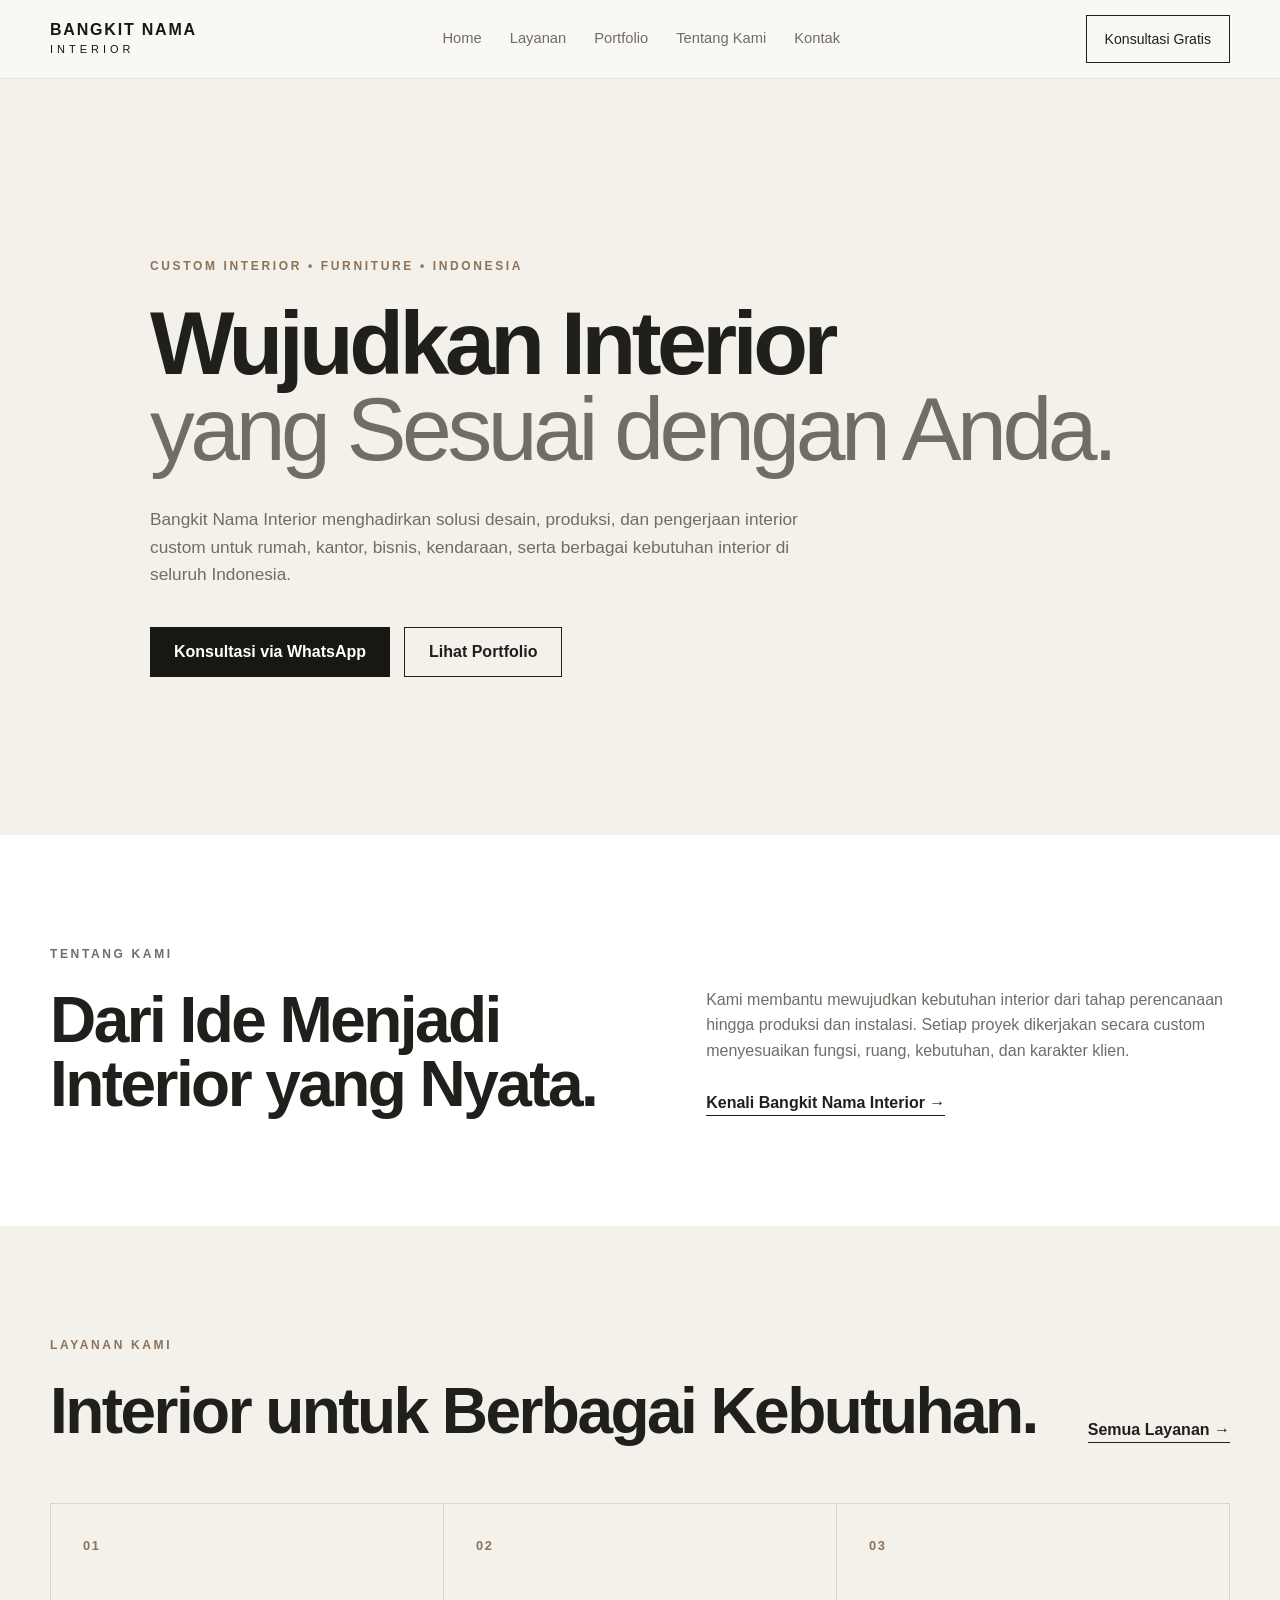
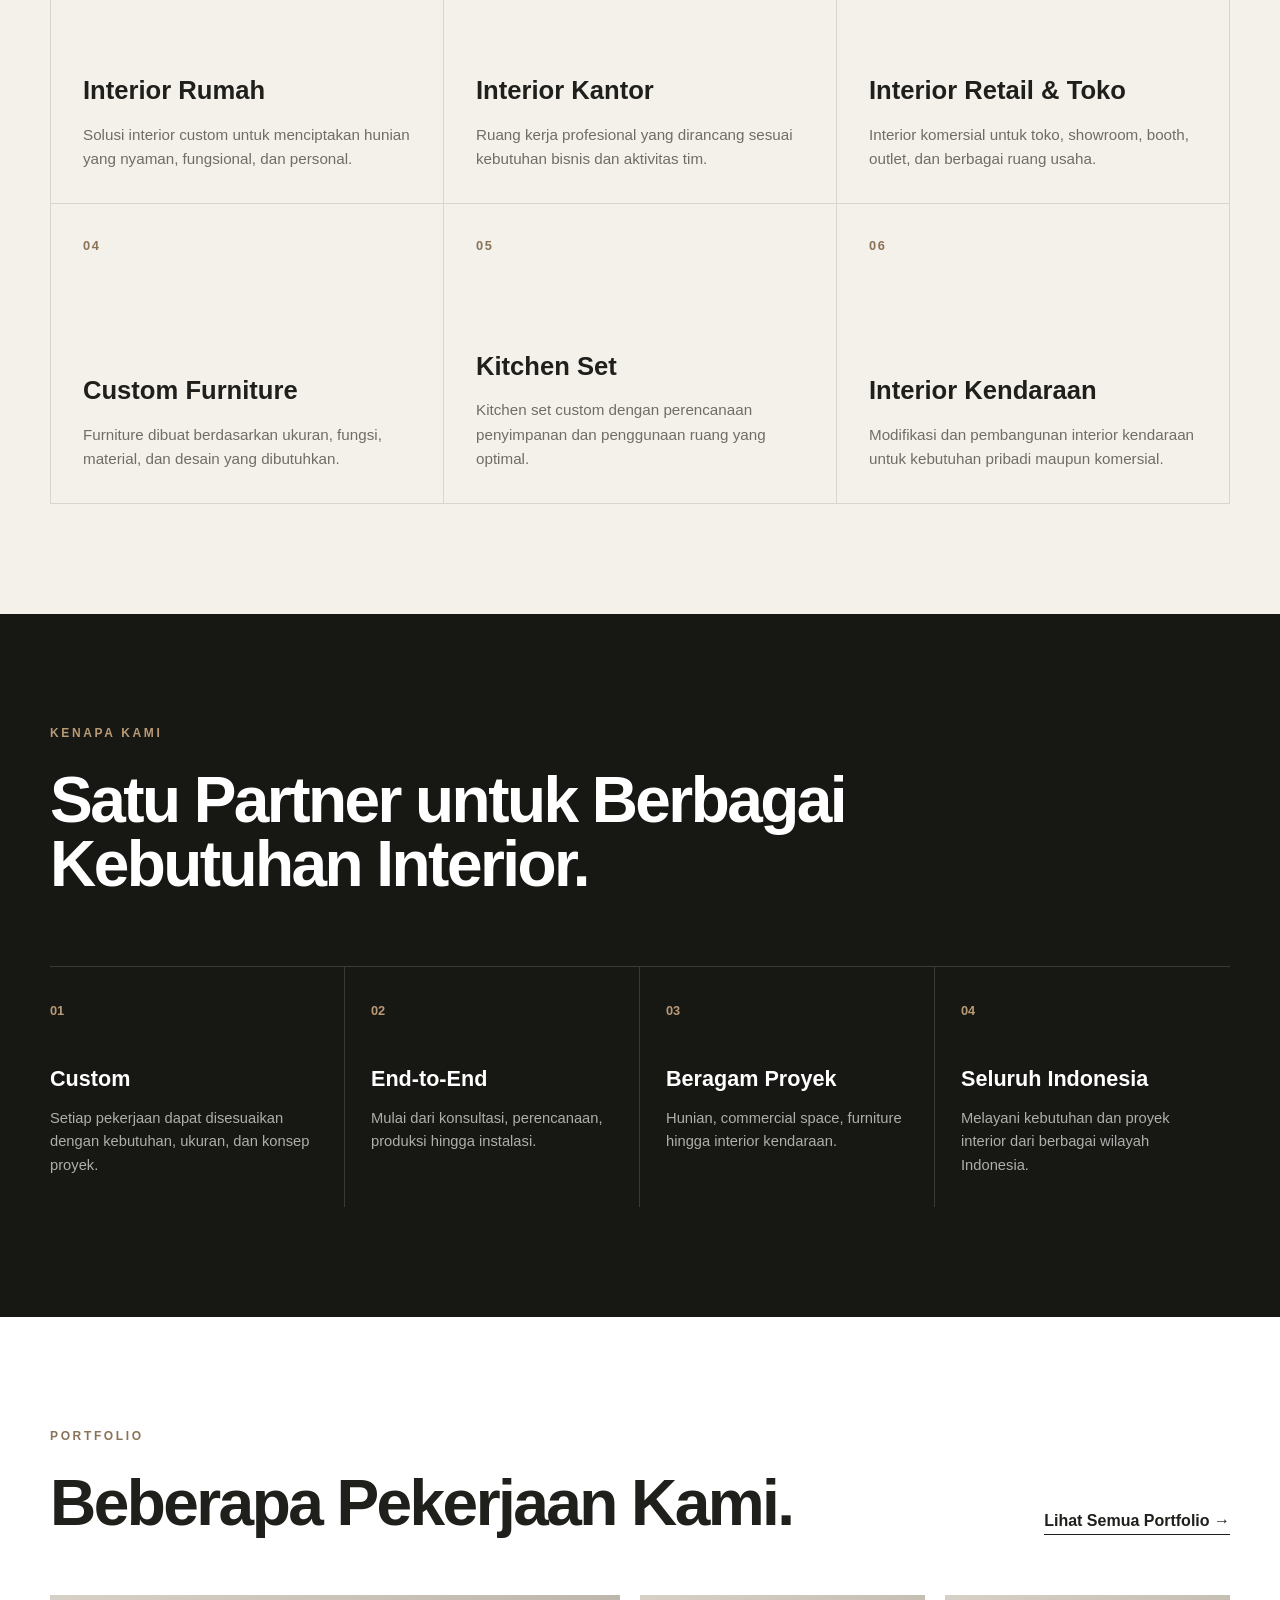
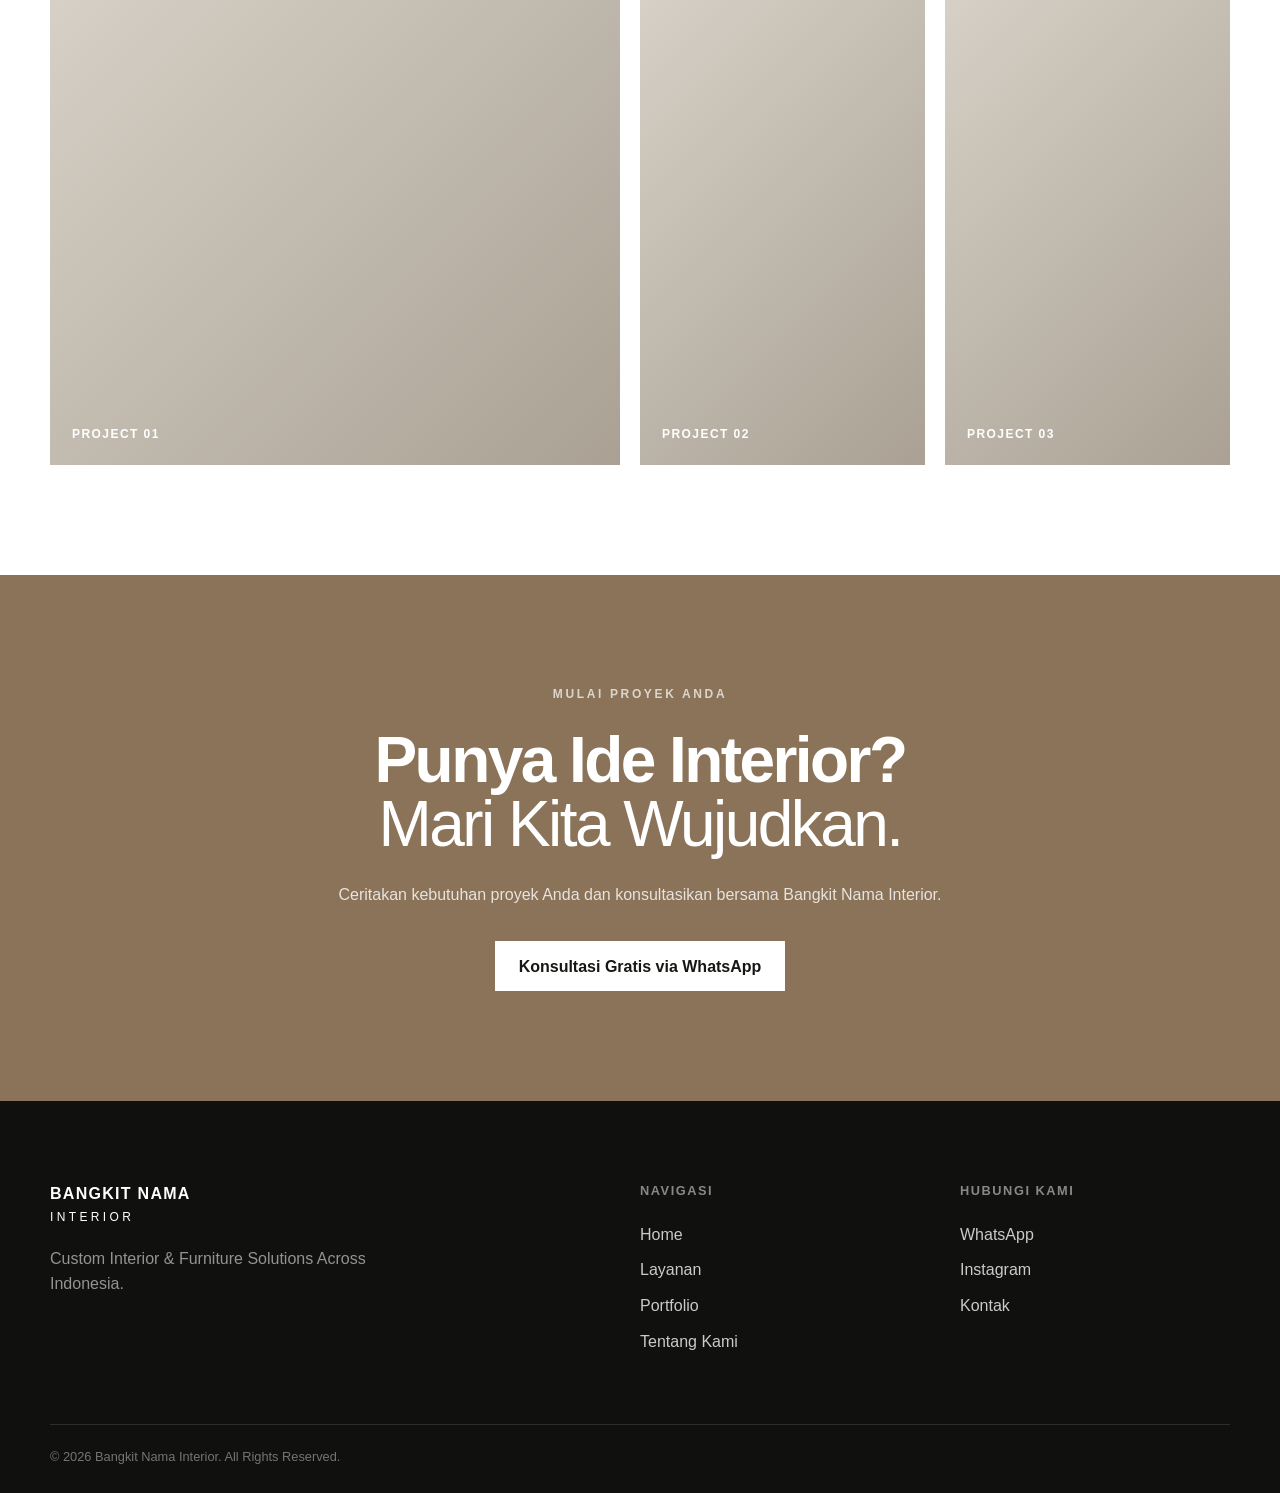
==== index.html @ 4bfb1495 "Initial commit" ====
<!DOCTYPE html>
<html lang="id">
<head>
    <meta charset="UTF-8">
    <meta name="viewport" content="width=device-width, initial-scale=1.0">

    <title>Bangkit Nama Interior | Jasa Interior Custom Seluruh Indonesia</title>

    <meta name="description" content="Bangkit Nama Interior melayani jasa interior custom untuk rumah, kantor, toko, furniture, kitchen set, kendaraan dan kebutuhan interior lainnya di seluruh Indonesia.">

    <meta name="robots" content="index, follow">
    <meta name="author" content="Bangkit Nama Interior">

    <meta property="og:title" content="Bangkit Nama Interior">
    <meta property="og:description" content="Jasa interior custom untuk rumah, bisnis, furniture dan kendaraan di seluruh Indonesia.">
    <meta property="og:type" content="website">

    <link rel="stylesheet" href="assets/css/style.css">
</head>

<body>

<header class="header">
    <div class="container navbar">

        <a href="index.html" class="logo">
            BANGKIT NAMA
            <span>INTERIOR</span>
        </a>

        <nav class="nav-menu">
            <a href="index.html">Home</a>
            <a href="layanan.html">Layanan</a>
            <a href="portfolio.html">Portfolio</a>
            <a href="tentang.html">Tentang Kami</a>
            <a href="kontak.html">Kontak</a>
        </nav>

        <a
            href="https://wa.me/628118909805?text=Halo%20Bangkit%20Nama%20Interior,%20saya%20ingin%20konsultasi%20mengenai%20kebutuhan%20interior."
            class="nav-cta"
            target="_blank"
            rel="noopener"
        >
            Konsultasi Gratis
        </a>

    </div>
</header>


<main>

    <!-- HERO -->
    <section class="hero">

        <div class="container hero-content">

            <p class="eyebrow">
                CUSTOM INTERIOR • FURNITURE • INDONESIA
            </p>

            <h1>
                Wujudkan Interior
                <span>yang Sesuai dengan Anda.</span>
            </h1>

            <p class="hero-description">
                Bangkit Nama Interior menghadirkan solusi desain,
                produksi, dan pengerjaan interior custom untuk rumah,
                kantor, bisnis, kendaraan, serta berbagai kebutuhan
                interior di seluruh Indonesia.
            </p>

            <div class="hero-buttons">

                <a
                    href="https://wa.me/628118909805?text=Halo%20Bangkit%20Nama%20Interior,%20saya%20ingin%20konsultasi%20mengenai%20kebutuhan%20interior."
                    class="btn-primary"
                    target="_blank"
                    rel="noopener"
                >
                    Konsultasi via WhatsApp
                </a>

                <a href="portfolio.html" class="btn-secondary">
                    Lihat Portfolio
                </a>

            </div>

        </div>

    </section>


    <!-- INTRO -->
    <section class="intro">

        <div class="container intro-grid">

            <div>
                <p class="section-label">TENTANG KAMI</p>

                <h2>
                    Dari Ide Menjadi
                    Interior yang Nyata.
                </h2>
            </div>

            <div>
                <p>
                    Kami membantu mewujudkan kebutuhan interior
                    dari tahap perencanaan hingga produksi dan instalasi.
                    Setiap proyek dikerjakan secara custom menyesuaikan
                    fungsi, ruang, kebutuhan, dan karakter klien.
                </p>

                <a href="tentang.html" class="text-link">
                    Kenali Bangkit Nama Interior →
                </a>
            </div>

        </div>

    </section>


    <!-- SERVICES -->
    <section class="services">

        <div class="container">

            <div class="section-heading">

                <div>
                    <p class="section-label">LAYANAN KAMI</p>
                    <h2>Interior untuk Berbagai Kebutuhan.</h2>
                </div>

                <a href="layanan.html" class="text-link">
                    Semua Layanan →
                </a>

            </div>


            <div class="service-grid">

                <a href="layanan/interior-rumah.html" class="service-card">
                    <span>01</span>
                    <h3>Interior Rumah</h3>
                    <p>
                        Solusi interior custom untuk menciptakan
                        hunian yang nyaman, fungsional, dan personal.
                    </p>
                </a>


                <a href="layanan/interior-kantor.html" class="service-card">
                    <span>02</span>
                    <h3>Interior Kantor</h3>
                    <p>
                        Ruang kerja profesional yang dirancang
                        sesuai kebutuhan bisnis dan aktivitas tim.
                    </p>
                </a>


                <a href="layanan/interior-toko.html" class="service-card">
                    <span>03</span>
                    <h3>Interior Retail & Toko</h3>
                    <p>
                        Interior komersial untuk toko, showroom,
                        booth, outlet, dan berbagai ruang usaha.
                    </p>
                </a>


                <a href="layanan/custom-furniture.html" class="service-card">
                    <span>04</span>
                    <h3>Custom Furniture</h3>
                    <p>
                        Furniture dibuat berdasarkan ukuran,
                        fungsi, material, dan desain yang dibutuhkan.
                    </p>
                </a>


                <a href="layanan/kitchen-set.html" class="service-card">
                    <span>05</span>
                    <h3>Kitchen Set</h3>
                    <p>
                        Kitchen set custom dengan perencanaan
                        penyimpanan dan penggunaan ruang yang optimal.
                    </p>
                </a>


                <a href="layanan/interior-kendaraan.html" class="service-card">
                    <span>06</span>
                    <h3>Interior Kendaraan</h3>
                    <p>
                        Modifikasi dan pembangunan interior kendaraan
                        untuk kebutuhan pribadi maupun komersial.
                    </p>
                </a>

            </div>

        </div>

    </section>


    <!-- WHY US -->
    <section class="why-us">

        <div class="container">

            <p class="section-label">KENAPA KAMI</p>

            <h2>
                Satu Partner untuk
                Berbagai Kebutuhan Interior.
            </h2>

            <div class="feature-grid">

                <div class="feature">
                    <strong>01</strong>
                    <h3>Custom</h3>
                    <p>
                        Setiap pekerjaan dapat disesuaikan dengan
                        kebutuhan, ukuran, dan konsep proyek.
                    </p>
                </div>

                <div class="feature">
                    <strong>02</strong>
                    <h3>End-to-End</h3>
                    <p>
                        Mulai dari konsultasi, perencanaan,
                        produksi hingga instalasi.
                    </p>
                </div>

                <div class="feature">
                    <strong>03</strong>
                    <h3>Beragam Proyek</h3>
                    <p>
                        Hunian, commercial space, furniture
                        hingga interior kendaraan.
                    </p>
                </div>

                <div class="feature">
                    <strong>04</strong>
                    <h3>Seluruh Indonesia</h3>
                    <p>
                        Melayani kebutuhan dan proyek interior
                        dari berbagai wilayah Indonesia.
                    </p>
                </div>

            </div>

        </div>

    </section>


    <!-- PORTFOLIO -->
    <section class="portfolio-preview">

        <div class="container">

            <div class="section-heading">

                <div>
                    <p class="section-label">PORTFOLIO</p>
                    <h2>Beberapa Pekerjaan Kami.</h2>
                </div>

                <a href="portfolio.html" class="text-link">
                    Lihat Semua Portfolio →
                </a>

            </div>


            <div class="portfolio-grid">

                <div class="portfolio-placeholder">
                    <span>PROJECT 01</span>
                </div>

                <div class="portfolio-placeholder">
                    <span>PROJECT 02</span>
                </div>

                <div class="portfolio-placeholder">
                    <span>PROJECT 03</span>
                </div>

            </div>

        </div>

    </section>


    <!-- CTA -->
    <section class="cta-section">

        <div class="container">

            <p class="section-label">MULAI PROYEK ANDA</p>

            <h2>
                Punya Ide Interior?
                <span>Mari Kita Wujudkan.</span>
            </h2>

            <p>
                Ceritakan kebutuhan proyek Anda dan konsultasikan
                bersama Bangkit Nama Interior.
            </p>

            <a
                href="https://wa.me/628118909805?text=Halo%20Bangkit%20Nama%20Interior,%20saya%20ingin%20konsultasi%20mengenai%20kebutuhan%20interior."
                class="btn-light"
                target="_blank"
                rel="noopener"
            >
                Konsultasi Gratis via WhatsApp
            </a>

        </div>

    </section>

</main>


<footer>

    <div class="container footer-grid">

        <div>
            <a href="index.html" class="footer-logo">
                BANGKIT NAMA
                <span>INTERIOR</span>
            </a>

            <p>
                Custom Interior & Furniture Solutions
                Across Indonesia.
            </p>
        </div>


        <div>
            <h4>Navigasi</h4>
            <a href="index.html">Home</a>
            <a href="layanan.html">Layanan</a>
            <a href="portfolio.html">Portfolio</a>
            <a href="tentang.html">Tentang Kami</a>
        </div>


        <div>
            <h4>Hubungi Kami</h4>

            <a
                href="https://wa.me/628118909805"
                target="_blank"
                rel="noopener"
            >
                WhatsApp
            </a>

            <a
                href="https://instagram.com/bangkitnata.interior"
                target="_blank"
                rel="noopener"
            >
                Instagram
            </a>

            <a href="kontak.html">Kontak</a>
        </div>

    </div>


    <div class="container footer-bottom">
        <p>
            © 2026 Bangkit Nama Interior. All Rights Reserved.
        </p>
    </div>

</footer>


<script src="assets/js/main.js"></script>

</body>
</html>
---- assets/css/style.css ----
:root {
    --bg: #f4f1eb;
    --surface: #ffffff;
    --text: #1f1f1c;
    --muted: #6f6d66;
    --line: #d9d5cc;
    --dark: #171714;
    --accent: #8a7358;
    --max-width: 1180px;
}

* {
    margin: 0;
    padding: 0;
    box-sizing: border-box;
}

html {
    scroll-behavior: smooth;
}

body {
    font-family: Arial, Helvetica, sans-serif;
    background: var(--bg);
    color: var(--text);
    line-height: 1.6;
}

a {
    color: inherit;
    text-decoration: none;
}

img {
    max-width: 100%;
    display: block;
}

.container {
    width: min(calc(100% - 40px), var(--max-width));
    margin: 0 auto;
}

.header {
    position: sticky;
    top: 0;
    z-index: 1000;
    background: rgba(244, 241, 235, 0.94);
    backdrop-filter: blur(14px);
    border-bottom: 1px solid var(--line);
}

.navbar {
    min-height: 78px;
    display: flex;
    align-items: center;
    justify-content: space-between;
    gap: 24px;
}

.logo,
.footer-logo {
    font-weight: 800;
    letter-spacing: 0.08em;
    line-height: 1.05;
}

.logo span,
.footer-logo span {
    display: block;
    font-size: 0.75rem;
    font-weight: 500;
    letter-spacing: 0.28em;
    margin-top: 4px;
}

.nav-menu {
    display: flex;
    gap: 28px;
    align-items: center;
}

.nav-menu a {
    font-size: 0.92rem;
    color: var(--muted);
    transition: 0.25s ease;
}

.nav-menu a:hover {
    color: var(--text);
}

.nav-cta {
    border: 1px solid var(--text);
    padding: 12px 18px;
    font-size: 0.88rem;
    transition: 0.25s ease;
}

.nav-cta:hover {
    background: var(--text);
    color: white;
}

.hero {
    min-height: 84vh;
    display: flex;
    align-items: center;
    padding: 110px 0 90px;
}

.hero-content {
    max-width: 980px;
}

.eyebrow,
.section-label {
    font-size: 0.75rem;
    font-weight: 700;
    letter-spacing: 0.22em;
    color: var(--accent);
    margin-bottom: 24px;
}

.hero h1 {
    font-size: clamp(3rem, 7vw, 6.8rem);
    line-height: 0.96;
    letter-spacing: -0.05em;
    font-weight: 700;
    max-width: 1000px;
}

.hero h1 span {
    display: block;
    color: var(--muted);
    font-weight: 400;
}

.hero-description {
    max-width: 680px;
    margin-top: 34px;
    font-size: 1.08rem;
    color: var(--muted);
}

.hero-buttons {
    display: flex;
    flex-wrap: wrap;
    gap: 14px;
    margin-top: 38px;
}

.btn-primary,
.btn-secondary,
.btn-light {
    display: inline-flex;
    align-items: center;
    justify-content: center;
    min-height: 50px;
    padding: 0 24px;
    font-weight: 600;
    transition: 0.25s ease;
}

.btn-primary {
    background: var(--dark);
    color: white;
}

.btn-primary:hover {
    transform: translateY(-2px);
}

.btn-secondary {
    border: 1px solid var(--text);
}

.btn-secondary:hover {
    background: white;
}

.intro,
.services,
.why-us,
.portfolio-preview,
.cta-section {
    padding: 110px 0;
}

.intro {
    background: var(--surface);
}

.intro-grid {
    display: grid;
    grid-template-columns: 1.1fr 1fr;
    gap: 80px;
}

.intro h2,
.section-heading h2,
.why-us h2,
.cta-section h2 {
    font-size: clamp(2.4rem, 5vw, 4.8rem);
    line-height: 1;
    letter-spacing: -0.04em;
    font-weight: 600;
}

.intro-grid > div:last-child {
    max-width: 560px;
    align-self: end;
}

.intro-grid p {
    color: var(--muted);
}

.text-link {
    display: inline-block;
    margin-top: 26px;
    font-weight: 600;
    border-bottom: 1px solid currentColor;
}

.section-heading {
    display: flex;
    justify-content: space-between;
    align-items: end;
    gap: 30px;
    margin-bottom: 60px;
}

.service-grid {
    display: grid;
    grid-template-columns: repeat(3, 1fr);
    border-top: 1px solid var(--line);
    border-left: 1px solid var(--line);
}

.service-card {
    min-height: 300px;
    padding: 32px;
    border-right: 1px solid var(--line);
    border-bottom: 1px solid var(--line);
    display: flex;
    flex-direction: column;
    transition: 0.25s ease;
}

.service-card:hover {
    background: var(--surface);
    transform: translateY(-3px);
}

.service-card span {
    color: var(--accent);
    font-size: 0.8rem;
    font-weight: 700;
    letter-spacing: 0.12em;
}

.service-card h3 {
    font-size: 1.6rem;
    margin-top: auto;
    margin-bottom: 12px;
}

.service-card p {
    color: var(--muted);
    font-size: 0.95rem;
}

.why-us {
    background: var(--dark);
    color: white;
}

.why-us .section-label {
    color: #b99a76;
}

.why-us h2 {
    max-width: 800px;
}

.feature-grid {
    display: grid;
    grid-template-columns: repeat(4, 1fr);
    gap: 0;
    margin-top: 70px;
    border-top: 1px solid rgba(255,255,255,0.15);
}

.feature {
    padding: 30px 26px 30px 0;
    border-right: 1px solid rgba(255,255,255,0.15);
}

.feature:not(:first-child) {
    padding-left: 26px;
}

.feature:last-child {
    border-right: 0;
}

.feature strong {
    font-size: 0.8rem;
    color: #b99a76;
}

.feature h3 {
    margin-top: 40px;
    font-size: 1.35rem;
}

.feature p {
    margin-top: 10px;
    color: rgba(255,255,255,0.65);
    font-size: 0.92rem;
}

.portfolio-preview {
    background: var(--surface);
}

.portfolio-grid {
    display: grid;
    grid-template-columns: 2fr 1fr 1fr;
    gap: 18px;
}

.portfolio-placeholder {
    min-height: 470px;
    background:
        linear-gradient(
            135deg,
            #d6d0c6 0%,
            #aaa194 100%
        );
    position: relative;
    overflow: hidden;
}

.portfolio-placeholder:nth-child(2),
.portfolio-placeholder:nth-child(3) {
    min-height: 470px;
}

.portfolio-placeholder span {
    position: absolute;
    left: 22px;
    bottom: 20px;
    color: white;
    font-weight: 700;
    letter-spacing: 0.12em;
    font-size: 0.75rem;
}

.cta-section {
    background: #8a7358;
    color: white;
    text-align: center;
}

.cta-section .section-label {
    color: rgba(255,255,255,0.7);
}

.cta-section h2 {
    max-width: 900px;
    margin: 0 auto;
}

.cta-section h2 span {
    display: block;
    font-weight: 300;
}

.cta-section > .container > p:not(.section-label) {
    max-width: 620px;
    margin: 26px auto 0;
    color: rgba(255,255,255,0.8);
}

.btn-light {
    background: white;
    color: var(--dark);
    margin-top: 34px;
}

.btn-light:hover {
    transform: translateY(-2px);
}

footer {
    background: #10100e;
    color: white;
    padding: 80px 0 25px;
}

.footer-grid {
    display: grid;
    grid-template-columns: 2fr 1fr 1fr;
    gap: 50px;
}

.footer-grid > div:first-child p {
    color: rgba(255,255,255,0.55);
    max-width: 340px;
    margin-top: 22px;
}

.footer-grid h4 {
    font-size: 0.8rem;
    letter-spacing: 0.12em;
    text-transform: uppercase;
    margin-bottom: 20px;
    color: rgba(255,255,255,0.5);
}

.footer-grid > div:not(:first-child) a {
    display: block;
    margin-bottom: 10px;
    color: rgba(255,255,255,0.78);
}

.footer-grid > div:not(:first-child) a:hover {
    color: white;
}

.footer-bottom {
    border-top: 1px solid rgba(255,255,255,0.12);
    margin-top: 60px;
    padding-top: 22px;
    font-size: 0.8rem;
    color: rgba(255,255,255,0.42);
}

@media (max-width: 900px) {
    .nav-menu {
        display: none;
    }

    .nav-cta {
        padding: 10px 14px;
    }

    .hero {
        min-height: auto;
        padding: 90px 0 80px;
    }

    .intro-grid,
    .footer-grid {
        grid-template-columns: 1fr;
        gap: 40px;
    }

    .service-grid {
        grid-template-columns: repeat(2, 1fr);
    }

    .feature-grid {
        grid-template-columns: repeat(2, 1fr);
    }

    .feature:nth-child(2) {
        border-right: 0;
    }

    .portfolio-grid {
        grid-template-columns: 1fr 1fr;
    }

    .portfolio-placeholder:first-child {
        grid-column: 1 / -1;
    }
}

@media (max-width: 600px) {
    .container {
        width: min(calc(100% - 28px), var(--max-width));
    }

    .logo {
        font-size: 0.85rem;
    }

    .nav-cta {
        font-size: 0.74rem;
    }

    .hero h1 {
        font-size: 3.2rem;
    }

    .hero-description {
        font-size: 1rem;
    }

    .hero-buttons {
        flex-direction: column;
    }

    .btn-primary,
    .btn-secondary {
        width: 100%;
    }

    .intro,
    .services,
    .why-us,
    .portfolio-preview,
    .cta-section {
        padding: 80px 0;
    }

    .section-heading {
        display: block;
    }

    .section-heading .text-link {
        margin-top: 20px;
    }

    .service-grid {
        grid-template-columns: 1fr;
    }

    .feature-grid {
        grid-template-columns: 1fr;
    }

    .feature {
        border-right: 0;
        border-bottom: 1px solid rgba(255,255,255,0.15);
        padding-left: 0 !important;
    }

    .portfolio-grid {
        grid-template-columns: 1fr;
    }

    .portfolio-placeholder:first-child {
        grid-column: auto;
    }

    .portfolio-placeholder,
    .portfolio-placeholder:nth-child(2),
    .portfolio-placeholder:nth-child(3) {
        min-height: 360px;
    }


}

/* =========================================================
   PORTFOLIO PAGE
   Bangkit Nama Interior
   ========================================================= */

.portfolio-hero {
    padding: 140px 0 90px;
    background: #f5f3ef;
}

.portfolio-hero .section-label {
    display: inline-block;
    margin-bottom: 20px;
    font-size: 12px;
    font-weight: 700;
    letter-spacing: 3px;
    text-transform: uppercase;
}

.portfolio-hero h1 {
    max-width: 900px;
    margin: 0 0 25px;
    font-size: clamp(42px, 6vw, 78px);
    line-height: 1.05;
    font-weight: 600;
    letter-spacing: -2px;
}

.portfolio-hero p {
    max-width: 700px;
    margin: 0;
    font-size: 18px;
    line-height: 1.8;
    opacity: 0.75;
}


/* PROJECT SECTION */

.portfolio-project {
    padding: 110px 0;
}

.portfolio-project-alt {
    background: #f5f3ef;
}

.portfolio-project-heading {
    display: grid;
    grid-template-columns: 1.2fr 1fr;
    gap: 80px;
    align-items: end;
    margin-bottom: 50px;
}

.portfolio-project-heading > div {
    position: relative;
}

.portfolio-number {
    display: block;
    margin-bottom: 25px;
    font-size: 14px;
    opacity: 0.45;
}

.portfolio-project-heading .section-label {
    display: block;
    margin-bottom: 14px;
    font-size: 11px;
    font-weight: 700;
    letter-spacing: 2.5px;
}

.portfolio-project-heading h2 {
    margin: 0;
    font-size: clamp(34px, 4vw, 56px);
    line-height: 1.1;
    font-weight: 600;
    letter-spacing: -1px;
}

.portfolio-project-heading > p {
    max-width: 520px;
    margin: 0;
    font-size: 16px;
    line-height: 1.8;
    opacity: 0.72;
}


/* IMAGE GRID */

.portfolio-grid {
    display: grid;
    gap: 20px;
}

.portfolio-grid-two {
    grid-template-columns: repeat(2, minmax(0, 1fr));
}

.portfolio-grid-three {
    grid-template-columns: repeat(3, minmax(0, 1fr));
}

.portfolio-item {
    position: relative;
    margin: 0;
    overflow: hidden;
    background: #ececec;
}

.portfolio-item img {
    display: block;
    width: 100%;
    height: 100%;
    min-height: 480px;
    object-fit: cover;
    transition: transform 0.6s ease;
}

.portfolio-grid-two .portfolio-item img {
    aspect-ratio: 4 / 3;
}

.portfolio-grid-three .portfolio-item img {
    aspect-ratio: 3 / 4;
}

.portfolio-item:hover img {
    transform: scale(1.035);
}


/* CTA */

.portfolio-cta {
    padding: 40px 0 110px;
}

.portfolio-cta-box {
    padding: 80px;
    background: #171717;
    color: #ffffff;
}

.portfolio-cta-box .section-label {
    display: inline-block;
    margin-bottom: 22px;
    font-size: 11px;
    font-weight: 700;
    letter-spacing: 2.5px;
    opacity: 0.7;
}

.portfolio-cta-box h2 {
    max-width: 800px;
    margin: 0 0 25px;
    font-size: clamp(36px, 5vw, 60px);
    line-height: 1.1;
    font-weight: 500;
    letter-spacing: -1.5px;
}

.portfolio-cta-box > p {
    max-width: 700px;
    margin: 0 0 35px;
    font-size: 16px;
    line-height: 1.8;
    opacity: 0.72;
}

.portfolio-cta-actions {
    display: flex;
    flex-wrap: wrap;
    gap: 14px;
}

.portfolio-cta .btn-outline {
    border-color: rgba(255, 255, 255, 0.5);
    color: #ffffff;
}

.portfolio-cta .btn-outline:hover {
    border-color: #ffffff;
}


/* RESPONSIVE PORTFOLIO */

@media (max-width: 900px) {

    .portfolio-hero {
        padding: 110px 0 70px;
    }

    .portfolio-project {
        padding: 80px 0;
    }

    .portfolio-project-heading {
        grid-template-columns: 1fr;
        gap: 25px;
        margin-bottom: 35px;
    }

    .portfolio-grid-three {
        grid-template-columns: repeat(2, minmax(0, 1fr));
    }

    .portfolio-grid-three .portfolio-item:last-child {
        grid-column: 1 / -1;
    }

    .portfolio-cta-box {
        padding: 60px 40px;
    }
}


@media (max-width: 600px) {

    .portfolio-hero {
        padding: 90px 0 55px;
    }

    .portfolio-hero h1 {
        font-size: 42px;
        letter-spacing: -1px;
    }

    .portfolio-hero p {
        font-size: 16px;
    }

    .portfolio-project {
        padding: 65px 0;
    }

    .portfolio-grid-two,
    .portfolio-grid-three {
        grid-template-columns: 1fr;
        gap: 12px;
    }

    .portfolio-grid-three .portfolio-item:last-child {
        grid-column: auto;
    }

    .portfolio-item img {
        min-height: 0;
        aspect-ratio: 4 / 5;
    }

    .portfolio-grid-two .portfolio-item img,
    .portfolio-grid-three .portfolio-item img {
        aspect-ratio: 4 / 5;
    }

    .portfolio-cta {
        padding: 20px 0 70px;
    }

    .portfolio-cta-box {
        padding: 45px 25px;
    }

    .portfolio-cta-box h2 {
        font-size: 36px;
    }

    .portfolio-cta-actions {
        flex-direction: column;
    }

    .portfolio-cta-actions .btn {
        width: 100%;
        text-align: center;
    }
}

/* =========================================================
   HEADER / NAVIGATION REFINEMENT
   ========================================================= */

.header {
    position: sticky;
    top: 0;
    z-index: 1000;
    background: rgba(250, 248, 244, 0.94);
    backdrop-filter: blur(14px);
    -webkit-backdrop-filter: blur(14px);
    border-bottom: 1px solid rgba(0, 0, 0, 0.08);
}

.nav-container {
    min-height: 82px;
    display: flex;
    align-items: center;
    justify-content: space-between;
    gap: 40px;
}

.logo {
    display: inline-flex;
    flex-direction: column;
    text-decoration: none;
    color: #171717;
    font-size: 16px;
    font-weight: 800;
    line-height: 1.05;
    letter-spacing: 1.8px;
}

.logo span {
    margin-top: 5px;
    font-size: 11px;
    font-weight: 500;
    letter-spacing: 4px;
}

.nav {
    display: flex;
    align-items: center;
    gap: 32px;
}

.nav a {
    position: relative;
    padding: 30px 0 28px;
    color: #171717;
    text-decoration: none;
    font-size: 14px;
    font-weight: 500;
    transition: opacity 0.25s ease;
}

.nav a:hover {
    opacity: 0.55;
}

.nav a::after {
    content: "";
    position: absolute;
    left: 0;
    bottom: 20px;
    width: 0;
    height: 1px;
    background: #171717;
    transition: width 0.3s ease;
}

.nav a:hover::after,
.nav a.active::after {
    width: 100%;
}

.nav a.active {
    font-weight: 700;
}


/* OFFSET FOR STICKY HEADER */

.portfolio-hero {
    padding-top: 120px;
}


/* TABLET */

@media (max-width: 900px) {

    .nav-container {
        min-height: 74px;
        gap: 20px;
    }

    .nav {
        gap: 20px;
    }

    .nav a {
        font-size: 13px;
    }
}


/* MOBILE */

@media (max-width: 700px) {

    .nav-container {
        align-items: flex-start;
        flex-direction: column;
        padding-top: 18px;
        padding-bottom: 14px;
        gap: 14px;
    }

    .nav {
        width: 100%;
        gap: 18px;
        overflow-x: auto;
        padding-bottom: 4px;
        scrollbar-width: none;
    }

    .nav::-webkit-scrollbar {
        display: none;
    }

    .nav a {
        flex: 0 0 auto;
        padding: 8px 0 10px;
        white-space: nowrap;
    }

    .nav a::after {
        bottom: 2px;
    }

    .portfolio-hero {
        padding-top: 75px;
    }
}

/* =========================================================
   CONTACT PAGE
   ========================================================= */

.contact-hero {
    padding: 120px 0 85px;
    background: #f5f3ef;
}

.contact-hero .section-label {
    display: inline-block;
    margin-bottom: 20px;
    font-size: 12px;
    font-weight: 700;
    letter-spacing: 3px;
}

.contact-hero h1 {
    max-width: 900px;
    margin: 0 0 25px;
    font-size: clamp(44px, 6vw, 76px);
    line-height: 1.05;
    font-weight: 600;
    letter-spacing: -2px;
}

.contact-hero p {
    max-width: 760px;
    margin: 0;
    font-size: 18px;
    line-height: 1.8;
    opacity: 0.75;
}


/* CONTACT MAIN */

.contact-section {
    padding: 105px 0;
}

.contact-grid {
    display: grid;
    grid-template-columns: 1.2fr 0.8fr;
    gap: 90px;
    align-items: start;
}

.contact-info .section-label {
    display: inline-block;
    margin-bottom: 18px;
    font-size: 11px;
    font-weight: 700;
    letter-spacing: 2.5px;
}

.contact-info h2 {
    margin: 0 0 25px;
    font-size: clamp(36px, 4vw, 56px);
    line-height: 1.1;
    font-weight: 600;
    letter-spacing: -1px;
}

.contact-info > p {
    max-width: 650px;
    margin: 0 0 45px;
    font-size: 16px;
    line-height: 1.85;
    opacity: 0.72;
}

.contact-list {
    border-top: 1px solid rgba(0, 0, 0, 0.12);
}

.contact-item {
    display: grid;
    grid-template-columns: 160px 1fr;
    gap: 25px;
    padding: 24px 0;
    border-bottom: 1px solid rgba(0, 0, 0, 0.12);
}

.contact-label {
    font-size: 11px;
    font-weight: 700;
    letter-spacing: 2px;
    opacity: 0.55;
}

.contact-item a,
.contact-item p {
    margin: 0;
    color: #171717;
    text-decoration: none;
    font-size: 18px;
    line-height: 1.5;
}

.contact-item a:hover {
    text-decoration: underline;
}


/* CONTACT CARD */

.contact-card {
    position: sticky;
    top: 120px;
    padding: 45px;
    background: #171717;
    color: #ffffff;
}

.contact-card-number {
    display: block;
    margin-bottom: 80px;
    font-size: 13px;
    opacity: 0.45;
}

.contact-card h3 {
    margin: 0 0 18px;
    font-size: 32px;
    line-height: 1.15;
    font-weight: 500;
}

.contact-card p {
    margin: 0 0 30px;
    font-size: 15px;
    line-height: 1.8;
    opacity: 0.7;
}


/* PROCESS */

.contact-process {
    padding: 100px 0;
    background: #f5f3ef;
}

.contact-process-heading {
    margin-bottom: 55px;
}

.contact-process-heading .section-label {
    display: inline-block;
    margin-bottom: 18px;
    font-size: 11px;
    font-weight: 700;
    letter-spacing: 2.5px;
}

.contact-process-heading h2 {
    max-width: 850px;
    margin: 0;
    font-size: clamp(36px, 4vw, 56px);
    line-height: 1.1;
    font-weight: 600;
    letter-spacing: -1px;
}

.contact-process-grid {
    display: grid;
    grid-template-columns: repeat(4, minmax(0, 1fr));
    border-top: 1px solid rgba(0, 0, 0, 0.13);
}

.contact-process-item {
    padding: 30px 25px 20px 0;
}

.contact-process-item + .contact-process-item {
    padding-left: 25px;
    border-left: 1px solid rgba(0, 0, 0, 0.13);
}

.contact-process-item > span {
    display: block;
    margin-bottom: 55px;
    font-size: 13px;
    opacity: 0.45;
}

.contact-process-item h3 {
    margin: 0 0 15px;
    font-size: 22px;
}

.contact-process-item p {
    margin: 0;
    font-size: 14px;
    line-height: 1.75;
    opacity: 0.7;
}


/* FINAL CTA */

.contact-final {
    padding: 100px 0;
}

.contact-final-box {
    padding: 80px;
    background: #171717;
    color: #ffffff;
}

.contact-final-box .section-label {
    display: inline-block;
    margin-bottom: 22px;
    font-size: 11px;
    font-weight: 700;
    letter-spacing: 2.5px;
    opacity: 0.65;
}

.contact-final-box h2 {
    max-width: 850px;
    margin: 0 0 22px;
    font-size: clamp(38px, 5vw, 60px);
    line-height: 1.1;
    font-weight: 500;
    letter-spacing: -1.5px;
}

.contact-final-box > p {
    margin: 0 0 32px;
    font-size: 16px;
    opacity: 0.72;
}

.contact-final-actions {
    display: flex;
    flex-wrap: wrap;
    gap: 14px;
}

.contact-final .btn-outline {
    border-color: rgba(255, 255, 255, 0.5);
    color: #ffffff;
}


/* RESPONSIVE CONTACT */

@media (max-width: 900px) {

    .contact-grid {
        grid-template-columns: 1fr;
        gap: 55px;
    }

    .contact-card {
        position: static;
    }

    .contact-process-grid {
        grid-template-columns: repeat(2, minmax(0, 1fr));
    }

    .contact-process-item:nth-child(3) {
        border-left: none;
    }

    .contact-final-box {
        padding: 60px 40px;
    }
}


@media (max-width: 600px) {

    .contact-hero {
        padding: 75px 0 55px;
    }

    .contact-hero h1 {
        font-size: 42px;
        letter-spacing: -1px;
    }

    .contact-hero p {
        font-size: 16px;
    }

    .contact-section {
        padding: 70px 0;
    }

    .contact-item {
        grid-template-columns: 1fr;
        gap: 8px;
    }

    .contact-card {
        padding: 35px 25px;
    }

    .contact-card-number {
        margin-bottom: 50px;
    }

    .contact-process {
        padding: 70px 0;
    }

    .contact-process-grid {
        grid-template-columns: 1fr;
    }

    .contact-process-item,
    .contact-process-item + .contact-process-item {
        padding: 28px 0;
        border-left: none;
        border-bottom: 1px solid rgba(0, 0, 0, 0.13);
    }

    .contact-process-item > span {
        margin-bottom: 30px;
    }

    .contact-final {
        padding: 70px 0;
    }

    .contact-final-box {
        padding: 45px 25px;
    }

    .contact-final-actions {
        flex-direction: column;
    }

    .contact-final-actions .btn {
        width: 100%;
        text-align: center;
    }
}

/* =========================================================
   SERVICE DETAIL PAGES
   ========================================================= */

.service-detail-hero {
    padding: 115px 0 85px;
    background: #f5f3ef;
}

.service-breadcrumb {
    display: flex;
    gap: 10px;
    margin-bottom: 35px;
    font-size: 13px;
    opacity: 0.55;
}

.service-breadcrumb a {
    color: inherit;
    text-decoration: none;
}

.service-detail-hero .section-label {
    display: inline-block;
    margin-bottom: 20px;
    font-size: 12px;
    font-weight: 700;
    letter-spacing: 3px;
}

.service-detail-hero h1 {
    max-width: 950px;
    margin: 0 0 25px;
    font-size: clamp(44px, 6vw, 76px);
    line-height: 1.05;
    font-weight: 600;
    letter-spacing: -2px;
}

.service-detail-hero p {
    max-width: 780px;
    margin: 0;
    font-size: 18px;
    line-height: 1.8;
    opacity: 0.75;
}

.service-hero-actions {
    display: flex;
    flex-wrap: wrap;
    gap: 14px;
    margin-top: 34px;
}


/* INTRO */

.service-intro {
    padding: 100px 0;
}

.service-intro-grid {
    display: grid;
    grid-template-columns: 1fr 1fr;
    gap: 90px;
    align-items: start;
}

.service-number {
    display: block;
    margin-bottom: 25px;
    font-size: 13px;
    opacity: 0.45;
}

.service-intro .section-label,
.service-section-heading .section-label,
.service-approach .section-label,
.service-final .section-label {
    display: inline-block;
    margin-bottom: 18px;
    font-size: 11px;
    font-weight: 700;
    letter-spacing: 2.5px;
}

.service-intro h2,
.service-section-heading h2,
.service-approach h2 {
    margin: 0;
    font-size: clamp(36px, 4vw, 56px);
    line-height: 1.1;
    font-weight: 600;
    letter-spacing: -1px;
}

.service-intro-copy p {
    margin: 0 0 20px;
    font-size: 16px;
    line-height: 1.85;
    opacity: 0.72;
}


/* SCOPE */

.service-scope {
    padding: 100px 0;
    background: #f5f3ef;
}

.service-section-heading {
    margin-bottom: 55px;
}

.service-scope-grid {
    display: grid;
    grid-template-columns: repeat(3, minmax(0, 1fr));
    border-top: 1px solid rgba(0, 0, 0, 0.12);
}

.service-scope-item {
    padding: 30px 30px 35px 0;
    border-bottom: 1px solid rgba(0, 0, 0, 0.12);
}

.service-scope-item:nth-child(3n + 2),
.service-scope-item:nth-child(3n + 3) {
    padding-left: 30px;
    border-left: 1px solid rgba(0, 0, 0, 0.12);
}

.service-scope-item > span {
    display: block;
    margin-bottom: 55px;
    font-size: 13px;
    opacity: 0.45;
}

.service-scope-item h3 {
    margin: 0 0 14px;
    font-size: 24px;
}

.service-scope-item p {
    margin: 0;
    font-size: 14px;
    line-height: 1.75;
    opacity: 0.7;
}


/* APPROACH */

.service-approach {
    padding: 105px 0;
}

.service-approach-grid {
    display: grid;
    grid-template-columns: 0.95fr 1.05fr;
    gap: 90px;
}

.service-feature-list {
    border-top: 1px solid rgba(0, 0, 0, 0.12);
}

.service-feature {
    display: grid;
    grid-template-columns: 55px 1fr;
    gap: 20px;
    padding: 25px 0;
    border-bottom: 1px solid rgba(0, 0, 0, 0.12);
}

.service-feature > span {
    font-size: 13px;
    opacity: 0.45;
}

.service-feature h3 {
    margin: 0 0 8px;
    font-size: 21px;
}

.service-feature p {
    max-width: 560px;
    margin: 0;
    font-size: 14px;
    line-height: 1.75;
    opacity: 0.7;
}


/* PROCESS */

.service-process {
    padding: 100px 0;
    background: #f5f3ef;
}

.service-process-grid {
    display: grid;
    grid-template-columns: repeat(5, minmax(0, 1fr));
    border-top: 1px solid rgba(0, 0, 0, 0.12);
}

.service-process-item {
    padding: 30px 24px 25px 0;
}

.service-process-item + .service-process-item {
    padding-left: 24px;
    border-left: 1px solid rgba(0, 0, 0, 0.12);
}

.service-process-item > span {
    display: block;
    margin-bottom: 50px;
    font-size: 13px;
    opacity: 0.45;
}

.service-process-item h3 {
    margin: 0 0 12px;
    font-size: 20px;
}

.service-process-item p {
    margin: 0;
    font-size: 13px;
    line-height: 1.7;
    opacity: 0.68;
}


/* FAQ */

.service-faq {
    padding: 100px 0;
}

.service-faq-list {
    max-width: 950px;
    border-top: 1px solid rgba(0, 0, 0, 0.12);
}

.service-faq details {
    border-bottom: 1px solid rgba(0, 0, 0, 0.12);
}

.service-faq summary {
    position: relative;
    padding: 26px 45px 26px 0;
    cursor: pointer;
    list-style: none;
    font-size: 20px;
    font-weight: 600;
}

.service-faq summary::-webkit-details-marker {
    display: none;
}

.service-faq summary::after {
    content: "+";
    position: absolute;
    right: 0;
    top: 50%;
    transform: translateY(-50%);
    font-size: 24px;
    font-weight: 400;
}

.service-faq details[open] summary::after {
    content: "−";
}

.service-faq details p {
    max-width: 780px;
    margin: -5px 0 25px;
    font-size: 15px;
    line-height: 1.8;
    opacity: 0.7;
}


/* RELATED SERVICES */

.service-related {
    padding: 100px 0;
    background: #f5f3ef;
}

.service-related-grid {
    display: grid;
    grid-template-columns: repeat(3, minmax(0, 1fr));
    gap: 20px;
}

.service-related-card {
    min-height: 280px;
    padding: 30px;
    display: flex;
    flex-direction: column;
    justify-content: flex-end;
    background: #ffffff;
    color: #171717;
    text-decoration: none;
    transition: transform 0.3s ease;
}

.service-related-card:hover {
    transform: translateY(-4px);
}

.service-related-card > span {
    margin-bottom: auto;
    font-size: 13px;
    opacity: 0.45;
}

.service-related-card h3 {
    margin: 0 0 12px;
    font-size: 27px;
}

.service-related-card p {
    margin: 0;
    font-size: 14px;
    line-height: 1.7;
    opacity: 0.68;
}


/* FINAL CTA */

.service-final {
    padding: 100px 0;
}

.service-final-box {
    padding: 80px;
    background: #171717;
    color: #ffffff;
}

.service-final-box h2 {
    max-width: 850px;
    margin: 0 0 22px;
    font-size: clamp(38px, 5vw, 60px);
    line-height: 1.1;
    font-weight: 500;
    letter-spacing: -1.5px;
}

.service-final-box > p {
    max-width: 700px;
    margin: 0 0 32px;
    font-size: 16px;
    line-height: 1.8;
    opacity: 0.72;
}

.service-final-actions {
    display: flex;
    flex-wrap: wrap;
    gap: 14px;
}

.service-final .btn-outline {
    border-color: rgba(255, 255, 255, 0.5);
    color: #ffffff;
}


/* RESPONSIVE SERVICE DETAIL */

@media (max-width: 1000px) {

    .service-intro-grid,
    .service-approach-grid {
        grid-template-columns: 1fr;
        gap: 45px;
    }

    .service-scope-grid {
        grid-template-columns: repeat(2, minmax(0, 1fr));
    }

    .service-scope-item:nth-child(3n + 2),
    .service-scope-item:nth-child(3n + 3) {
        padding-left: 0;
        border-left: none;
    }

    .service-scope-item:nth-child(even) {
        padding-left: 30px;
        border-left: 1px solid rgba(0, 0, 0, 0.12);
    }

    .service-process-grid {
        grid-template-columns: repeat(2, minmax(0, 1fr));
    }

    .service-process-item {
        border-bottom: 1px solid rgba(0, 0, 0, 0.12);
    }

    .service-process-item:nth-child(odd) {
        border-left: none;
    }

    .service-related-grid {
        grid-template-columns: 1fr 1fr;
    }
}


@media (max-width: 600px) {

    .service-detail-hero {
        padding: 75px 0 55px;
    }

    .service-detail-hero h1 {
        font-size: 42px;
        letter-spacing: -1px;
    }

    .service-detail-hero p {
        font-size: 16px;
    }

    .service-intro,
    .service-scope,
    .service-approach,
    .service-process,
    .service-faq,
    .service-related,
    .service-final {
        padding: 70px 0;
    }

    .service-scope-grid,
    .service-process-grid,
    .service-related-grid {
        grid-template-columns: 1fr;
    }

    .service-scope-item,
    .service-scope-item:nth-child(even),
    .service-scope-item:nth-child(3n + 2),
    .service-scope-item:nth-child(3n + 3) {
        padding: 28px 0;
        border-left: none;
    }

    .service-scope-item > span,
    .service-process-item > span {
        margin-bottom: 28px;
    }

    .service-process-item,
    .service-process-item + .service-process-item {
        padding: 28px 0;
        border-left: none;
    }

    .service-related-card {
        min-height: 230px;
    }

    .service-final-box {
        padding: 45px 25px;
    }

    .service-hero-actions,
    .service-final-actions {
        flex-direction: column;
    }

    .service-hero-actions .btn,
    .service-final-actions .btn {
        width: 100%;
        text-align: center;
    }
}
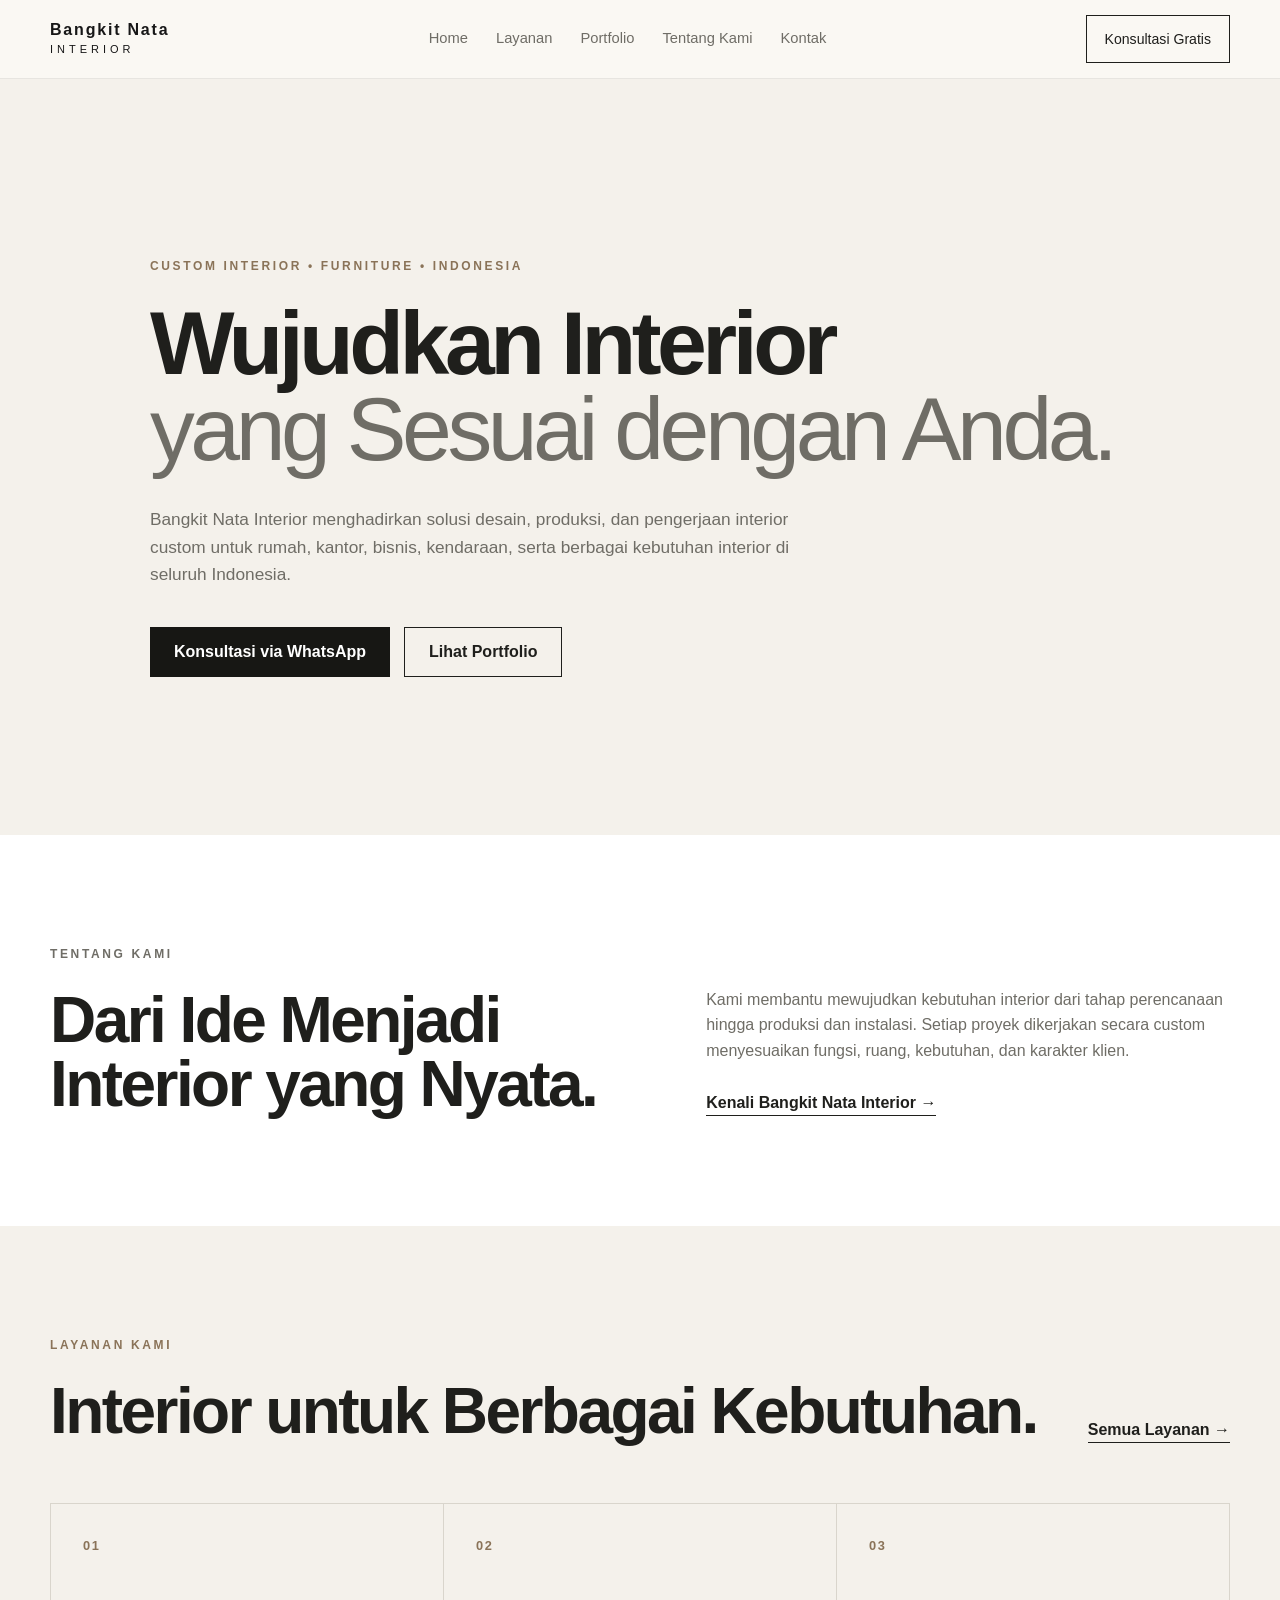
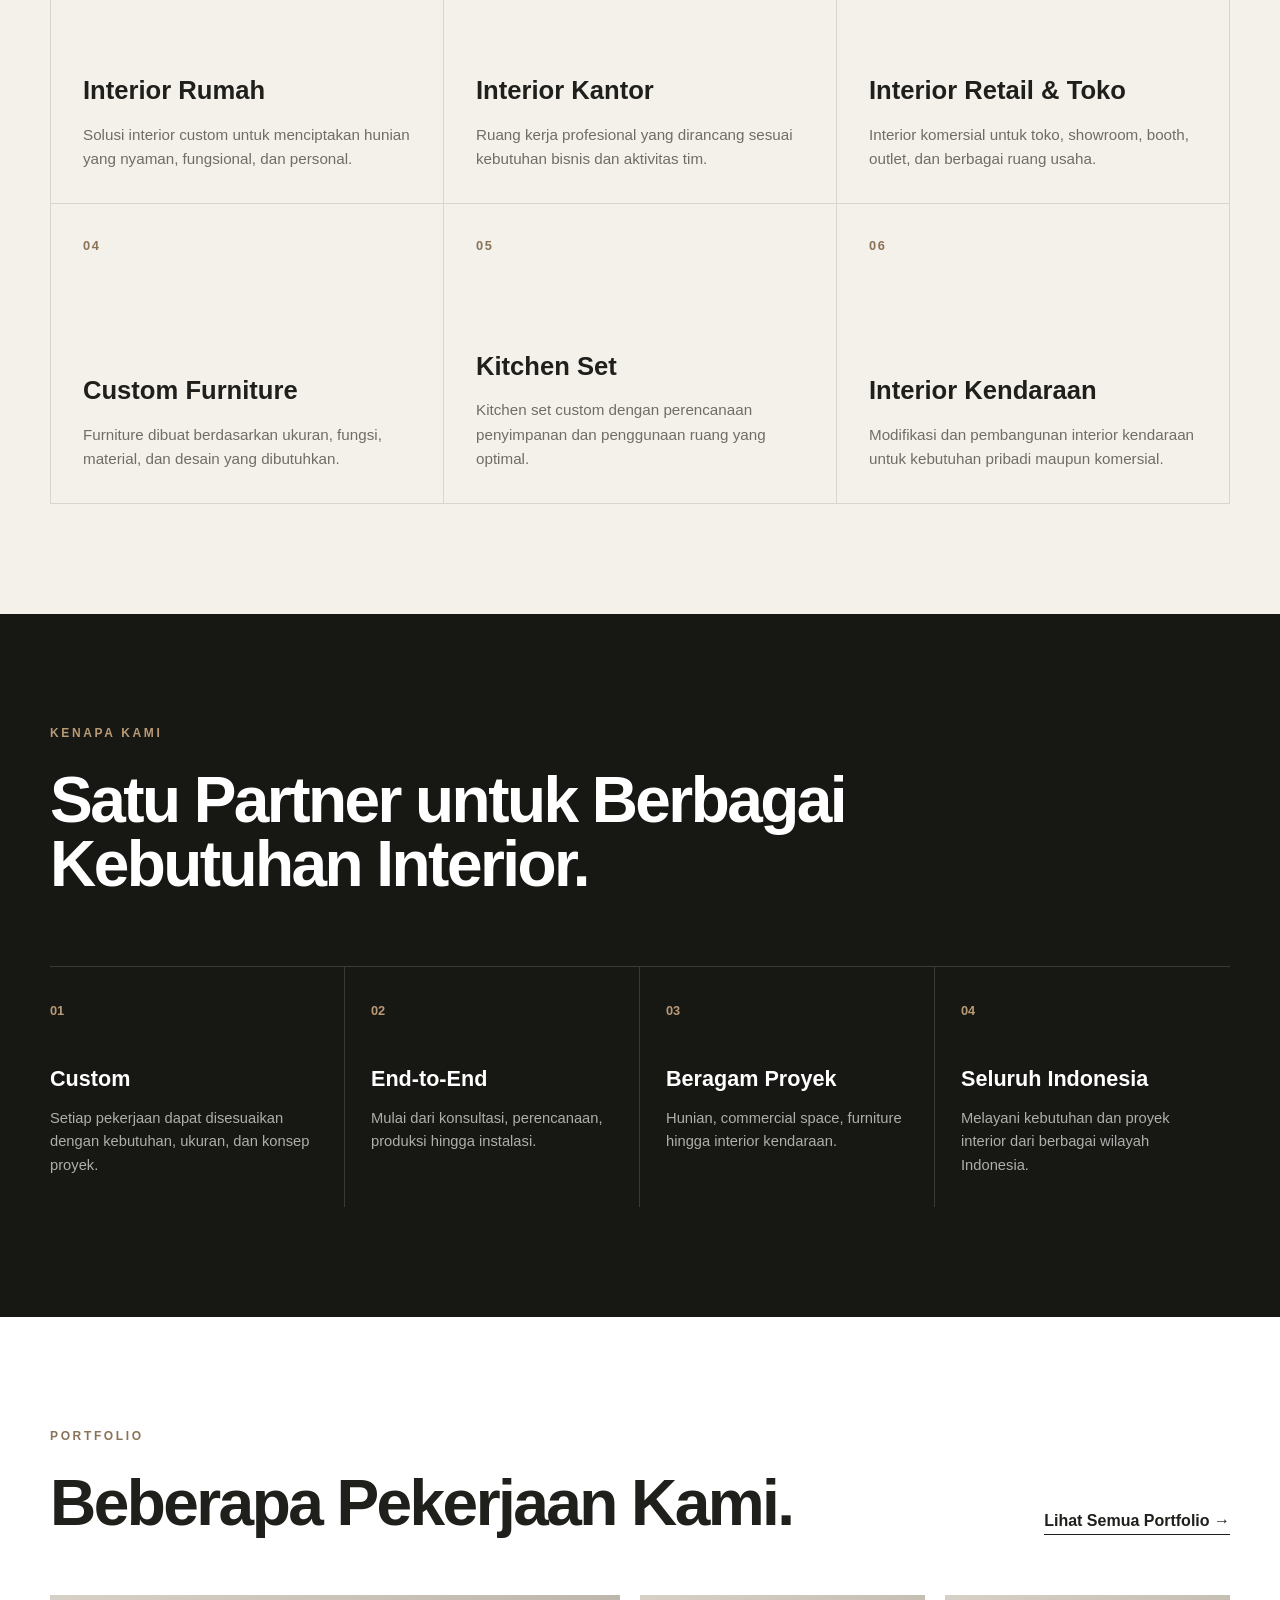
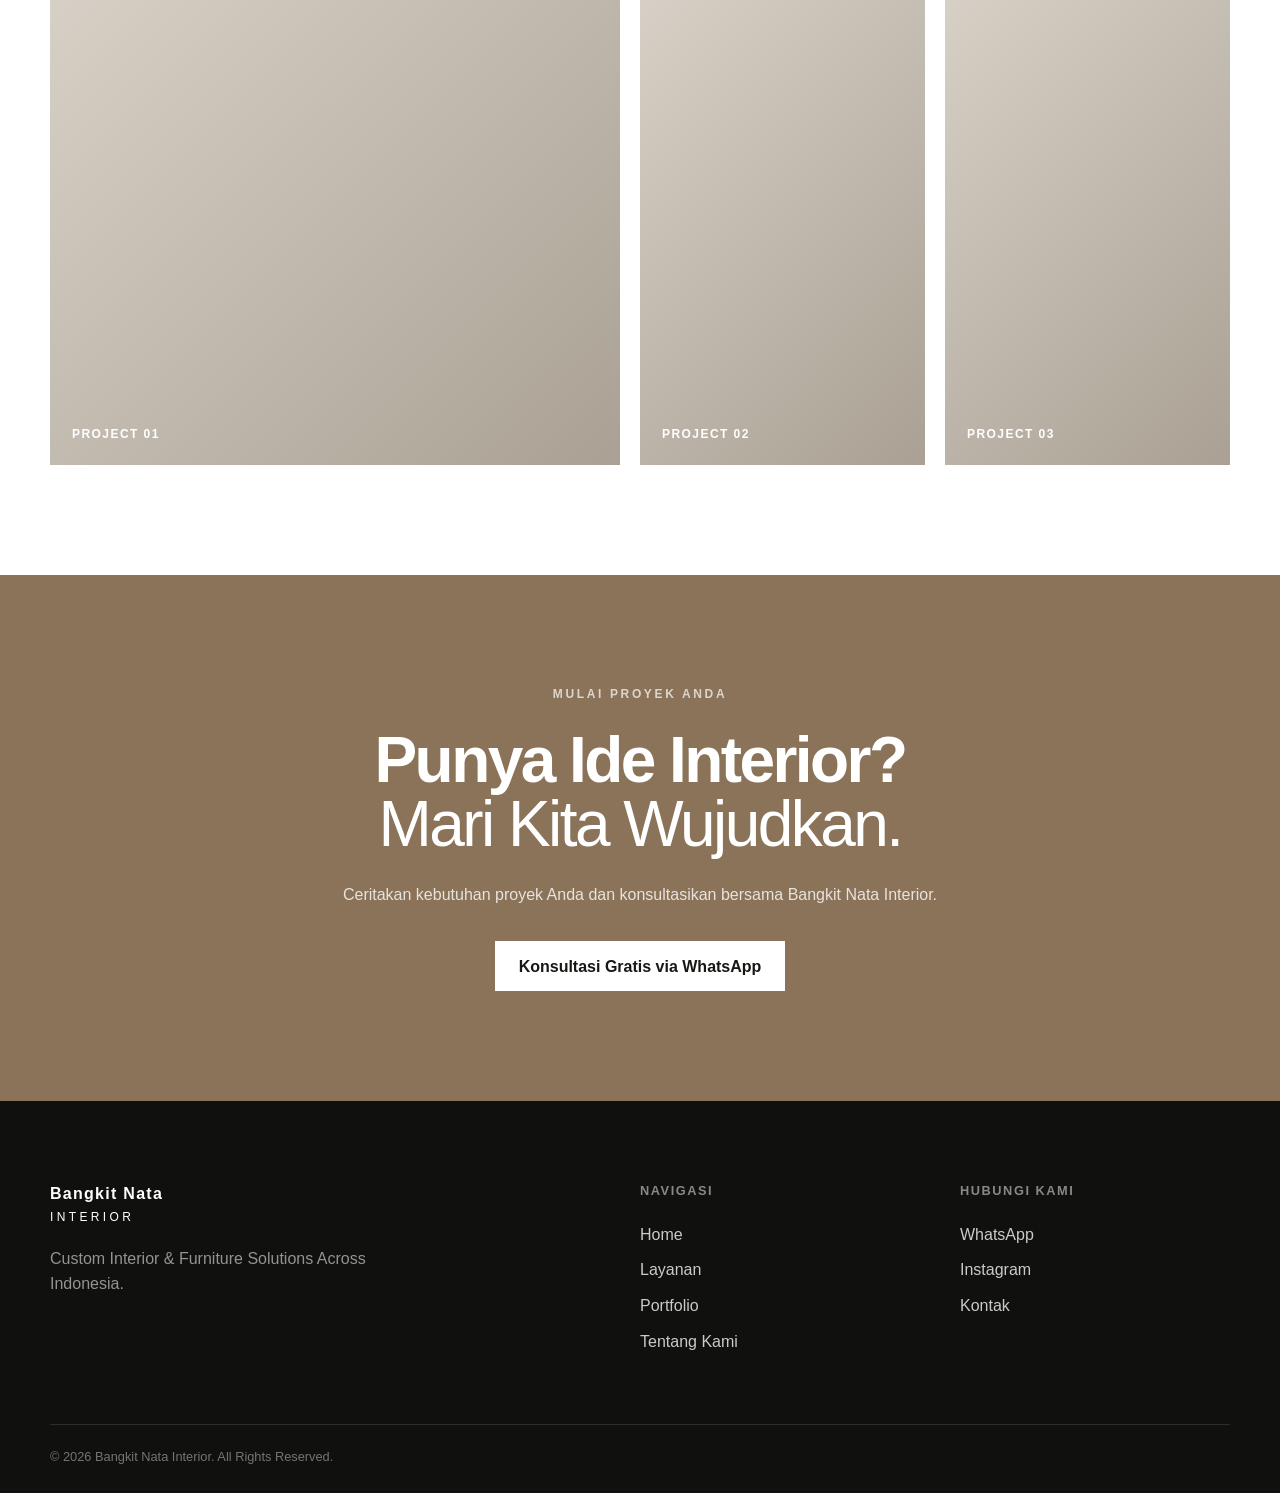
==== commit 6f735ff4: "Rename brand to Bangkit Nata Interior" ====
--- a/index.html
+++ b/index.html
@@ -4,14 +4,14 @@
     <meta charset="UTF-8">
     <meta name="viewport" content="width=device-width, initial-scale=1.0">
 
-    <title>Bangkit Nama Interior | Jasa Interior Custom Seluruh Indonesia</title>
-
-    <meta name="description" content="Bangkit Nama Interior melayani jasa interior custom untuk rumah, kantor, toko, furniture, kitchen set, kendaraan dan kebutuhan interior lainnya di seluruh Indonesia.">
+    <title>Bangkit Nata Interior | Jasa Interior Custom Seluruh Indonesia</title>
+
+    <meta name="description" content="Bangkit Nata Interior melayani jasa interior custom untuk rumah, kantor, toko, furniture, kitchen set, kendaraan dan kebutuhan interior lainnya di seluruh Indonesia.">
 
     <meta name="robots" content="index, follow">
-    <meta name="author" content="Bangkit Nama Interior">
-
-    <meta property="og:title" content="Bangkit Nama Interior">
+    <meta name="author" content="Bangkit Nata Interior">
+
+    <meta property="og:title" content="Bangkit Nata Interior">
     <meta property="og:description" content="Jasa interior custom untuk rumah, bisnis, furniture dan kendaraan di seluruh Indonesia.">
     <meta property="og:type" content="website">
 
@@ -24,7 +24,7 @@
     <div class="container navbar">
 
         <a href="index.html" class="logo">
-            BANGKIT NAMA
+            Bangkit Nata
             <span>INTERIOR</span>
         </a>
 
@@ -66,7 +66,7 @@
             </h1>
 
             <p class="hero-description">
-                Bangkit Nama Interior menghadirkan solusi desain,
+                Bangkit Nata Interior menghadirkan solusi desain,
                 produksi, dan pengerjaan interior custom untuk rumah,
                 kantor, bisnis, kendaraan, serta berbagai kebutuhan
                 interior di seluruh Indonesia.
@@ -117,7 +117,7 @@
                 </p>
 
                 <a href="tentang.html" class="text-link">
-                    Kenali Bangkit Nama Interior →
+                    Kenali Bangkit Nata Interior →
                 </a>
             </div>
 
@@ -324,7 +324,7 @@
 
             <p>
                 Ceritakan kebutuhan proyek Anda dan konsultasikan
-                bersama Bangkit Nama Interior.
+                bersama Bangkit Nata Interior.
             </p>
 
             <a
@@ -349,7 +349,7 @@
 
         <div>
             <a href="index.html" class="footer-logo">
-                BANGKIT NAMA
+                Bangkit Nata
                 <span>INTERIOR</span>
             </a>
 
@@ -396,7 +396,7 @@
 
     <div class="container footer-bottom">
         <p>
-            © 2026 Bangkit Nama Interior. All Rights Reserved.
+            © 2026 Bangkit Nata Interior. All Rights Reserved.
         </p>
     </div>
 
--- a/assets/css/style.css
+++ b/assets/css/style.css
@@ -558,7 +558,7 @@
 
 /* =========================================================
    PORTFOLIO PAGE
-   Bangkit Nama Interior
+   Bangkit Nata Interior
    ========================================================= */
 
 .portfolio-hero {
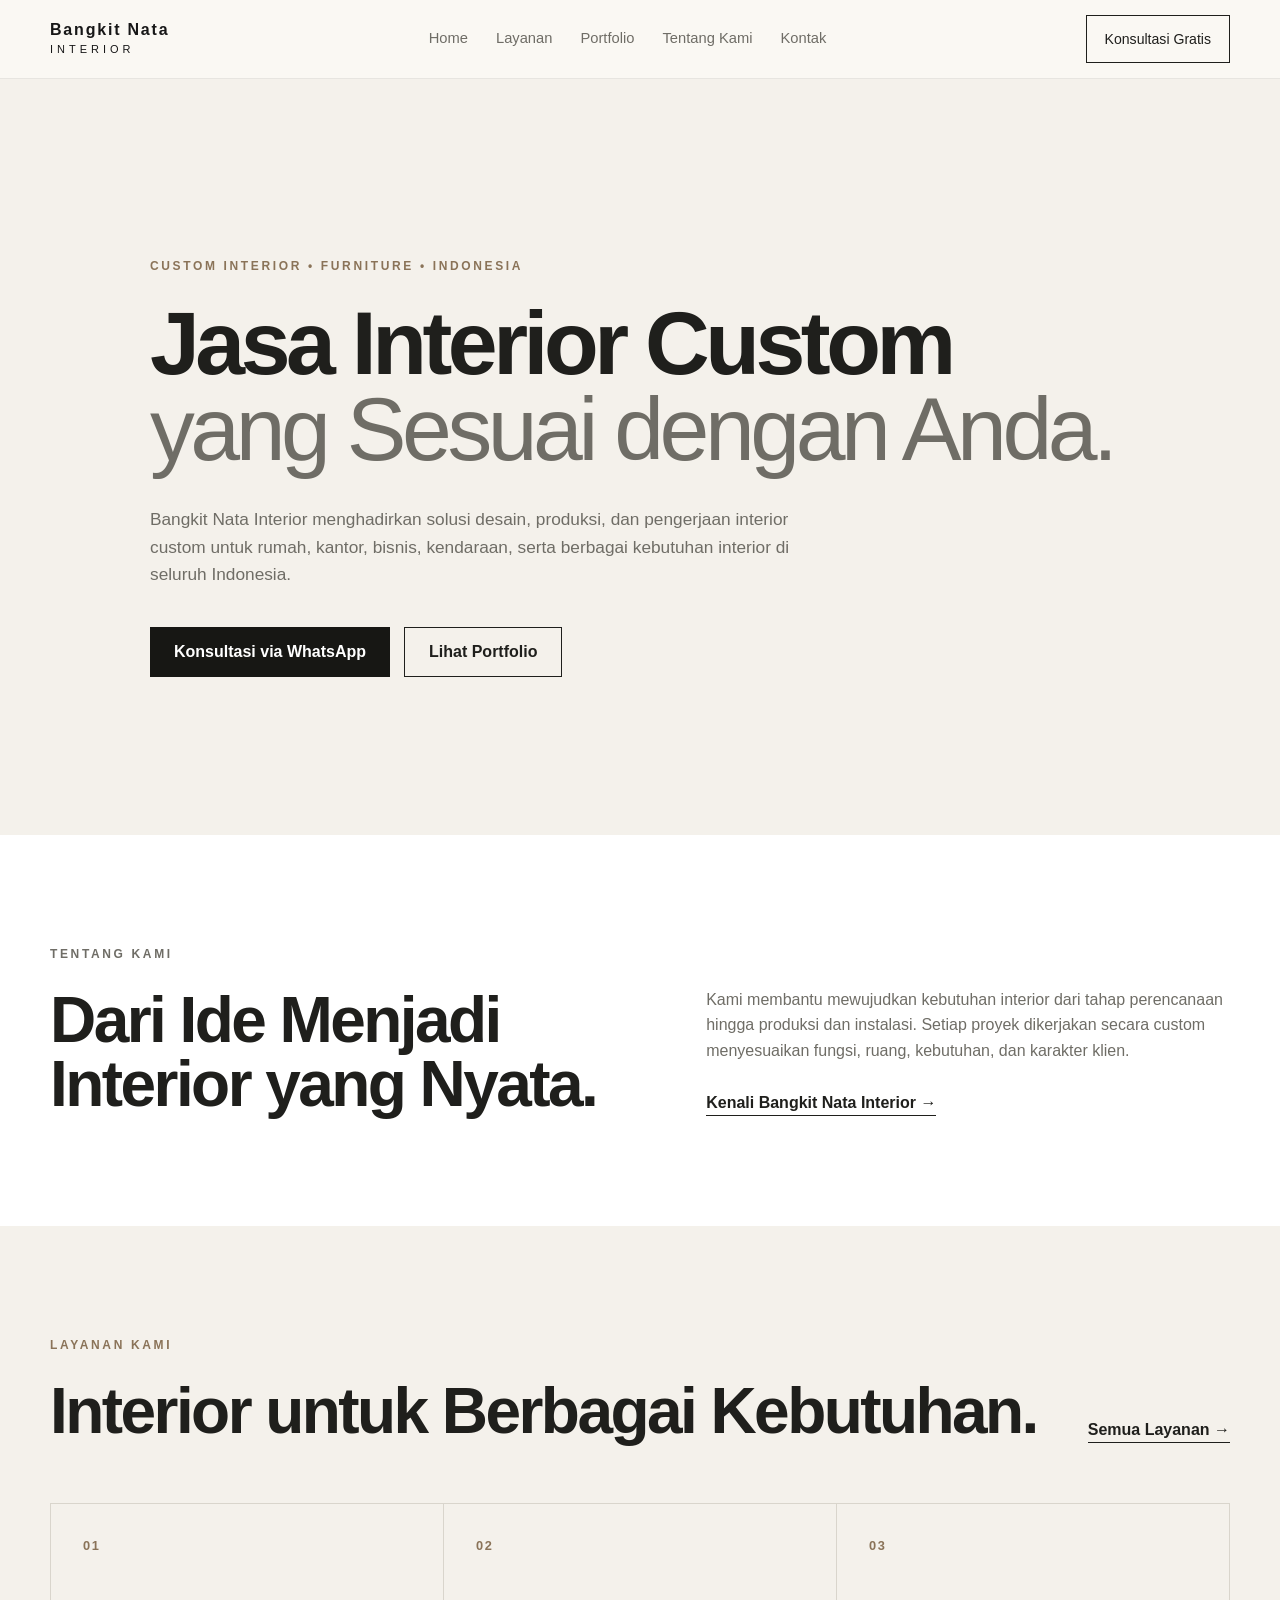
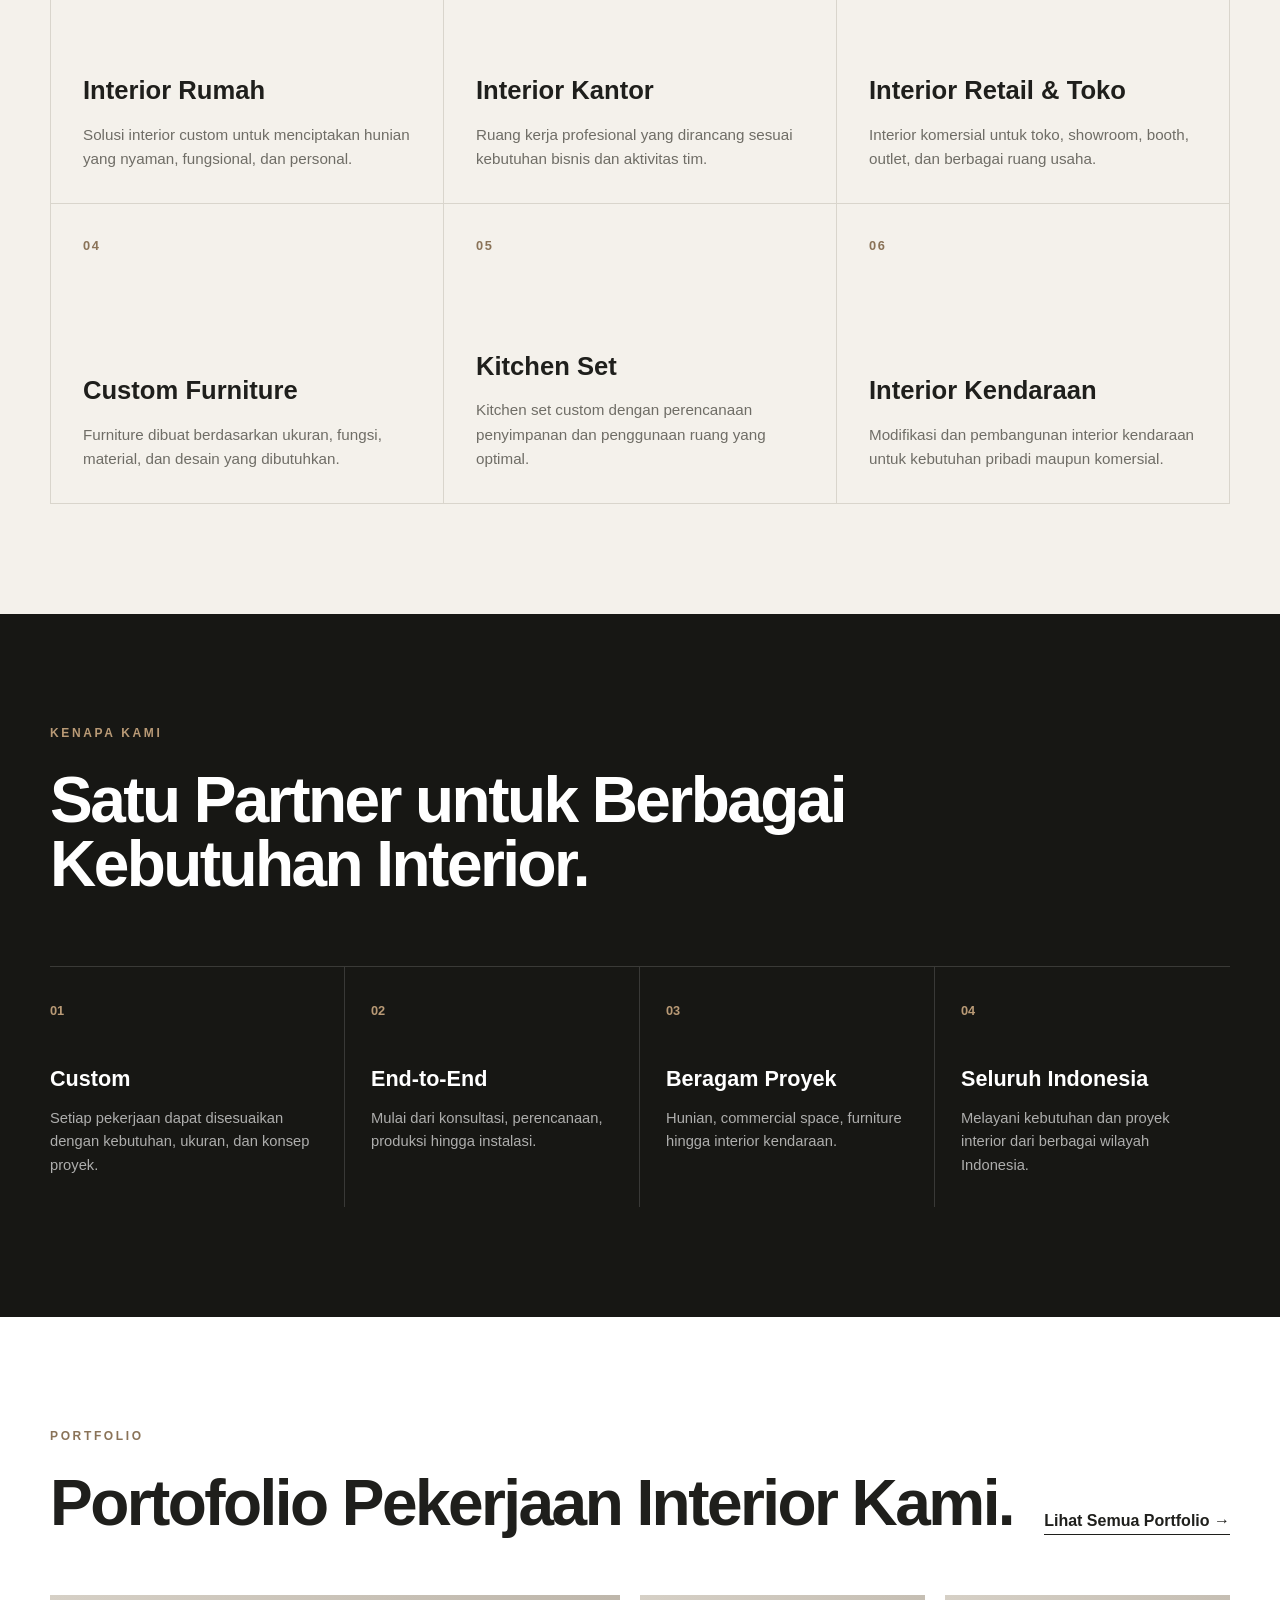
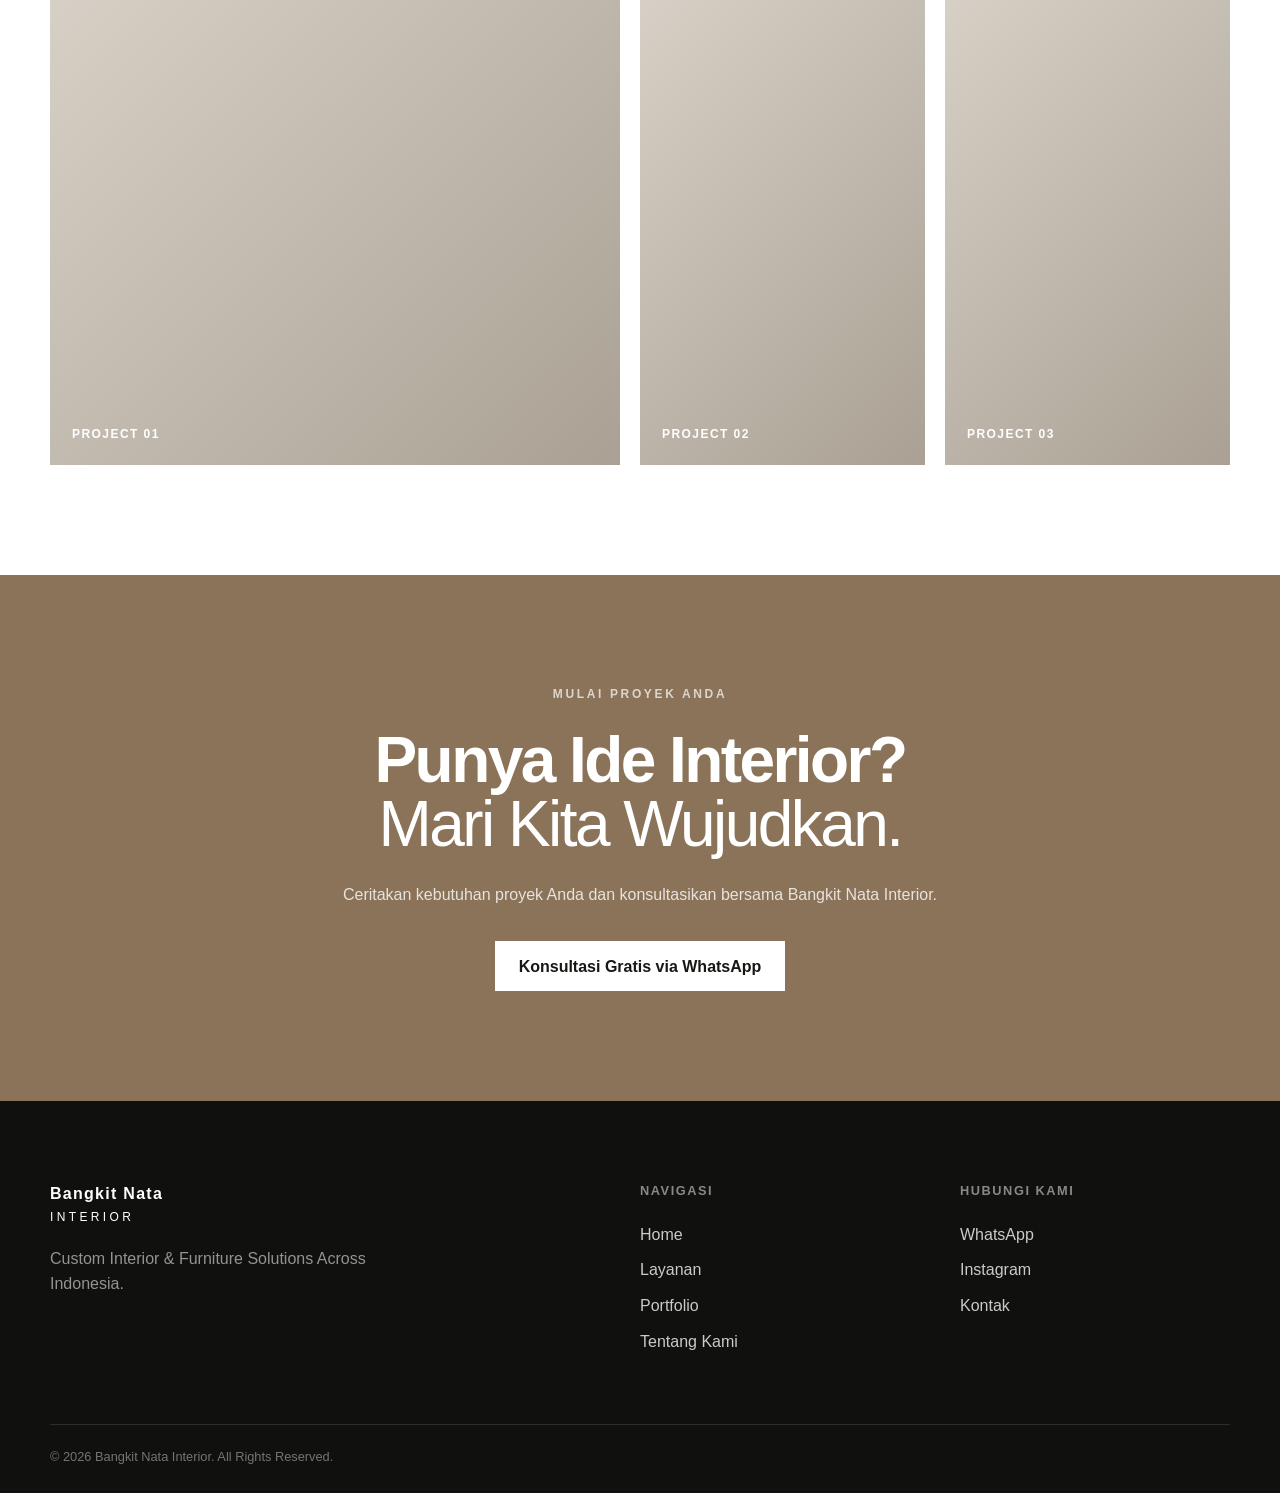
==== commit ba78262d: "Optimize homepage SEO" ====
--- a/index.html
+++ b/index.html
@@ -15,6 +15,32 @@
     <meta property="og:description" content="Jasa interior custom untuk rumah, bisnis, furniture dan kendaraan di seluruh Indonesia.">
     <meta property="og:type" content="website">
 
+
+    <link rel="canonical" href="https://bangkitnatainterior.com/">
+<meta property="og:url" content="https://bangkitnatainterior.com/">
+<meta property="og:image" content="https://bangkitnatainterior.com/assets/images/portfolio/salon-interior-03.jpeg">
+<meta property="og:image:alt" content="Interior salon custom karya Bangkit Nata Interior">
+<meta name="twitter:image" content="https://bangkitnatainterior.com/assets/images/portfolio/salon-interior-03.jpeg">
+<meta property="og:site_name" content="Bangkit Nata Interior">
+<meta property="og:locale" content="id_ID">
+<meta name="twitter:card" content="summary_large_image">
+<script type="application/ld+json">
+{
+  "@context": "https://schema.org",
+  "@type": "HomeAndConstructionBusiness",
+  "name": "Bangkit Nata Interior",
+  "url": "https://bangkitnatainterior.com/",
+  "description": "Jasa interior custom untuk rumah, kantor, toko, kitchen set, custom furniture, dan interior kendaraan dengan layanan proyek di seluruh Indonesia.",
+  "telephone": "+628118909805",
+  "areaServed": {
+    "@type": "Country",
+    "name": "Indonesia"
+  },
+  "sameAs": [
+    "https://www.instagram.com/bangkitnata.interior/"
+  ]
+}
+</script>
     <link rel="stylesheet" href="assets/css/style.css">
 </head>
 
@@ -61,7 +87,7 @@
             </p>
 
             <h1>
-                Wujudkan Interior
+                Jasa Interior Custom
                 <span>yang Sesuai dengan Anda.</span>
             </h1>
 
@@ -279,7 +305,7 @@
 
                 <div>
                     <p class="section-label">PORTFOLIO</p>
-                    <h2>Beberapa Pekerjaan Kami.</h2>
+                    <h2>Portofolio Pekerjaan Interior Kami.</h2>
                 </div>
 
                 <a href="portfolio.html" class="text-link">
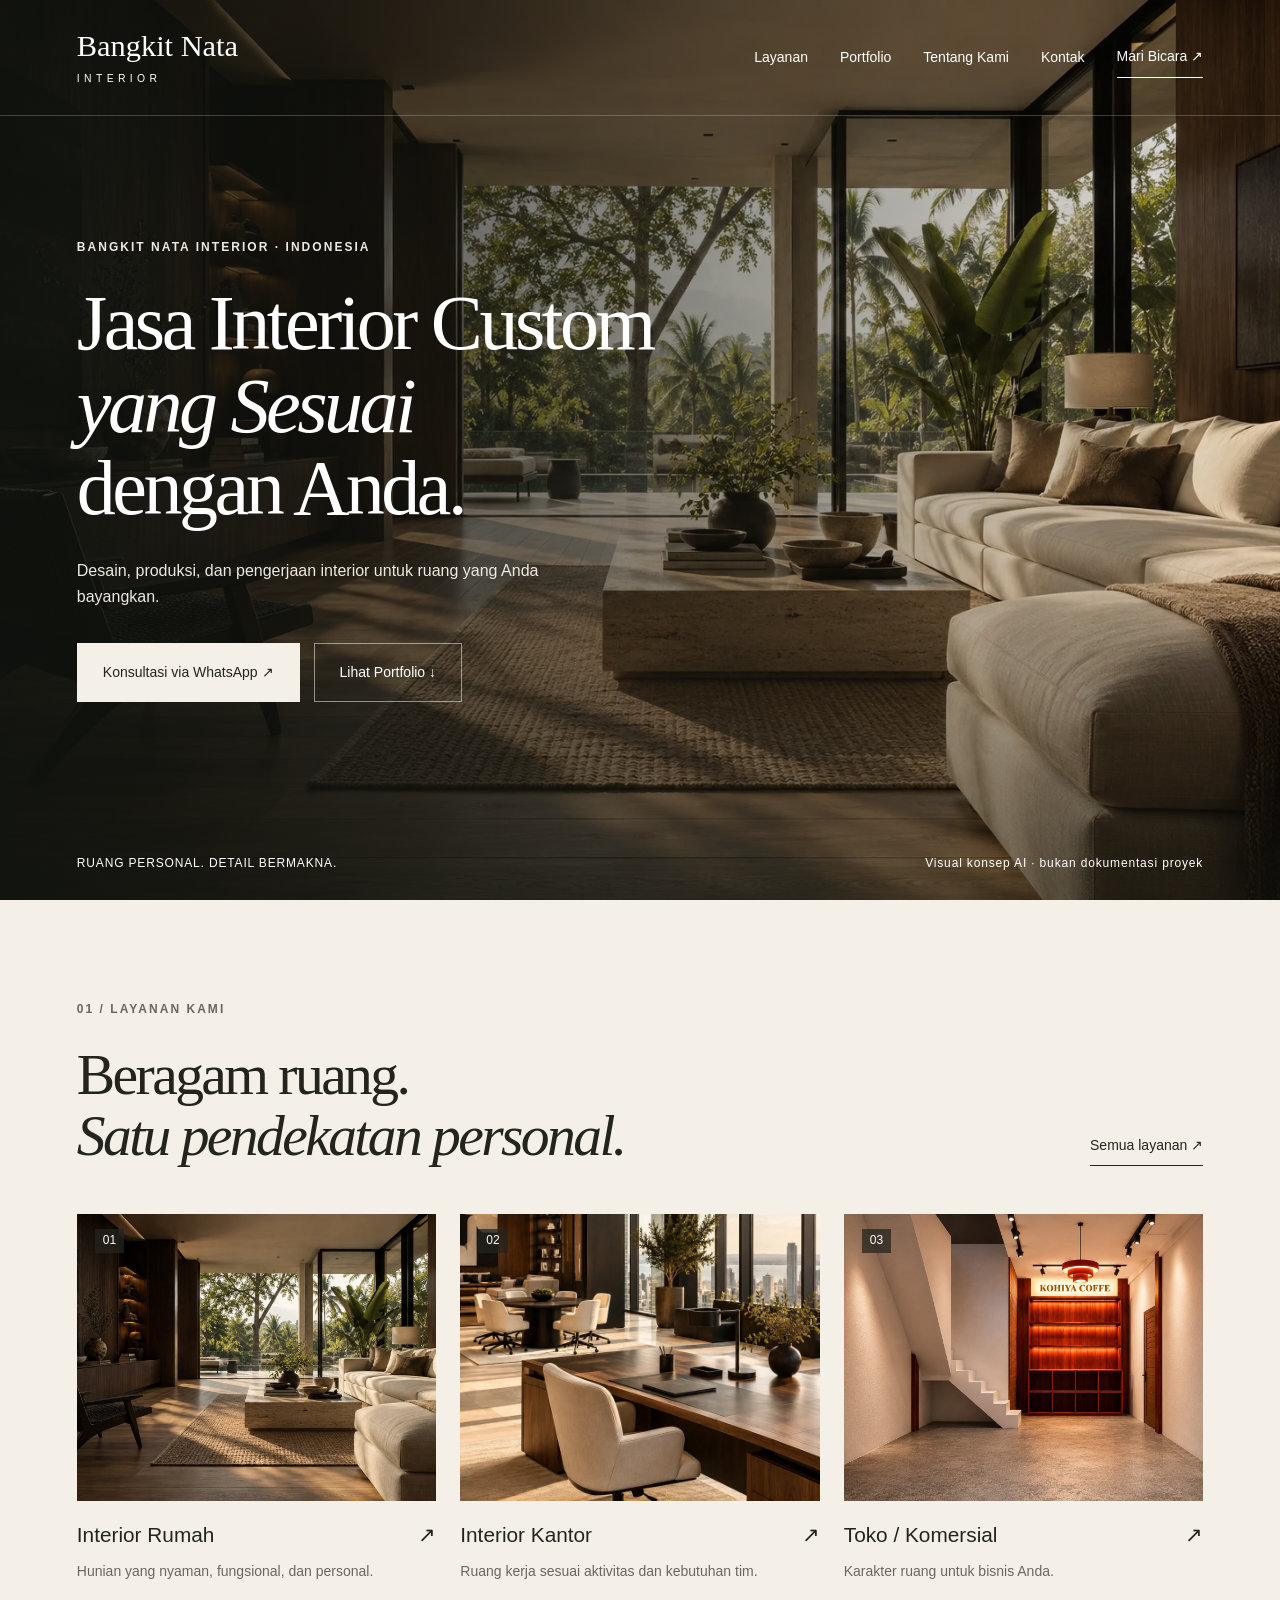
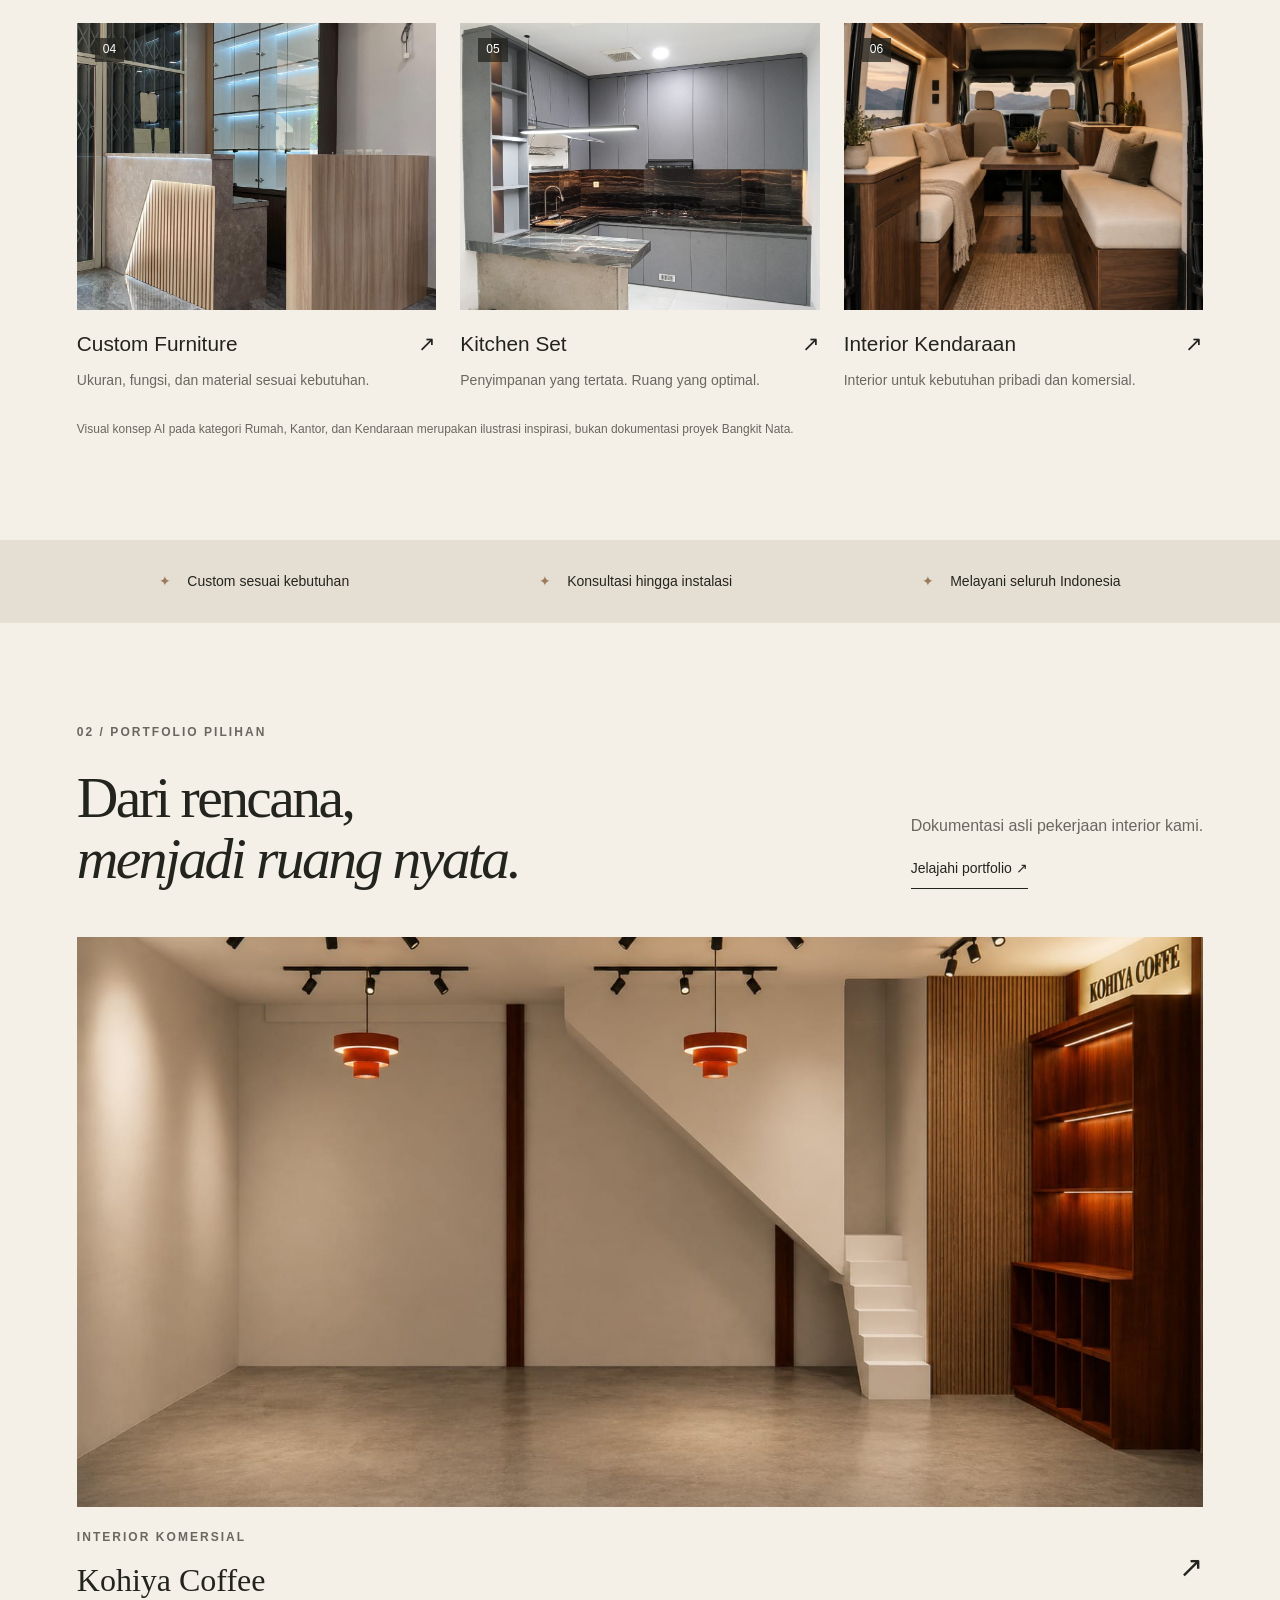
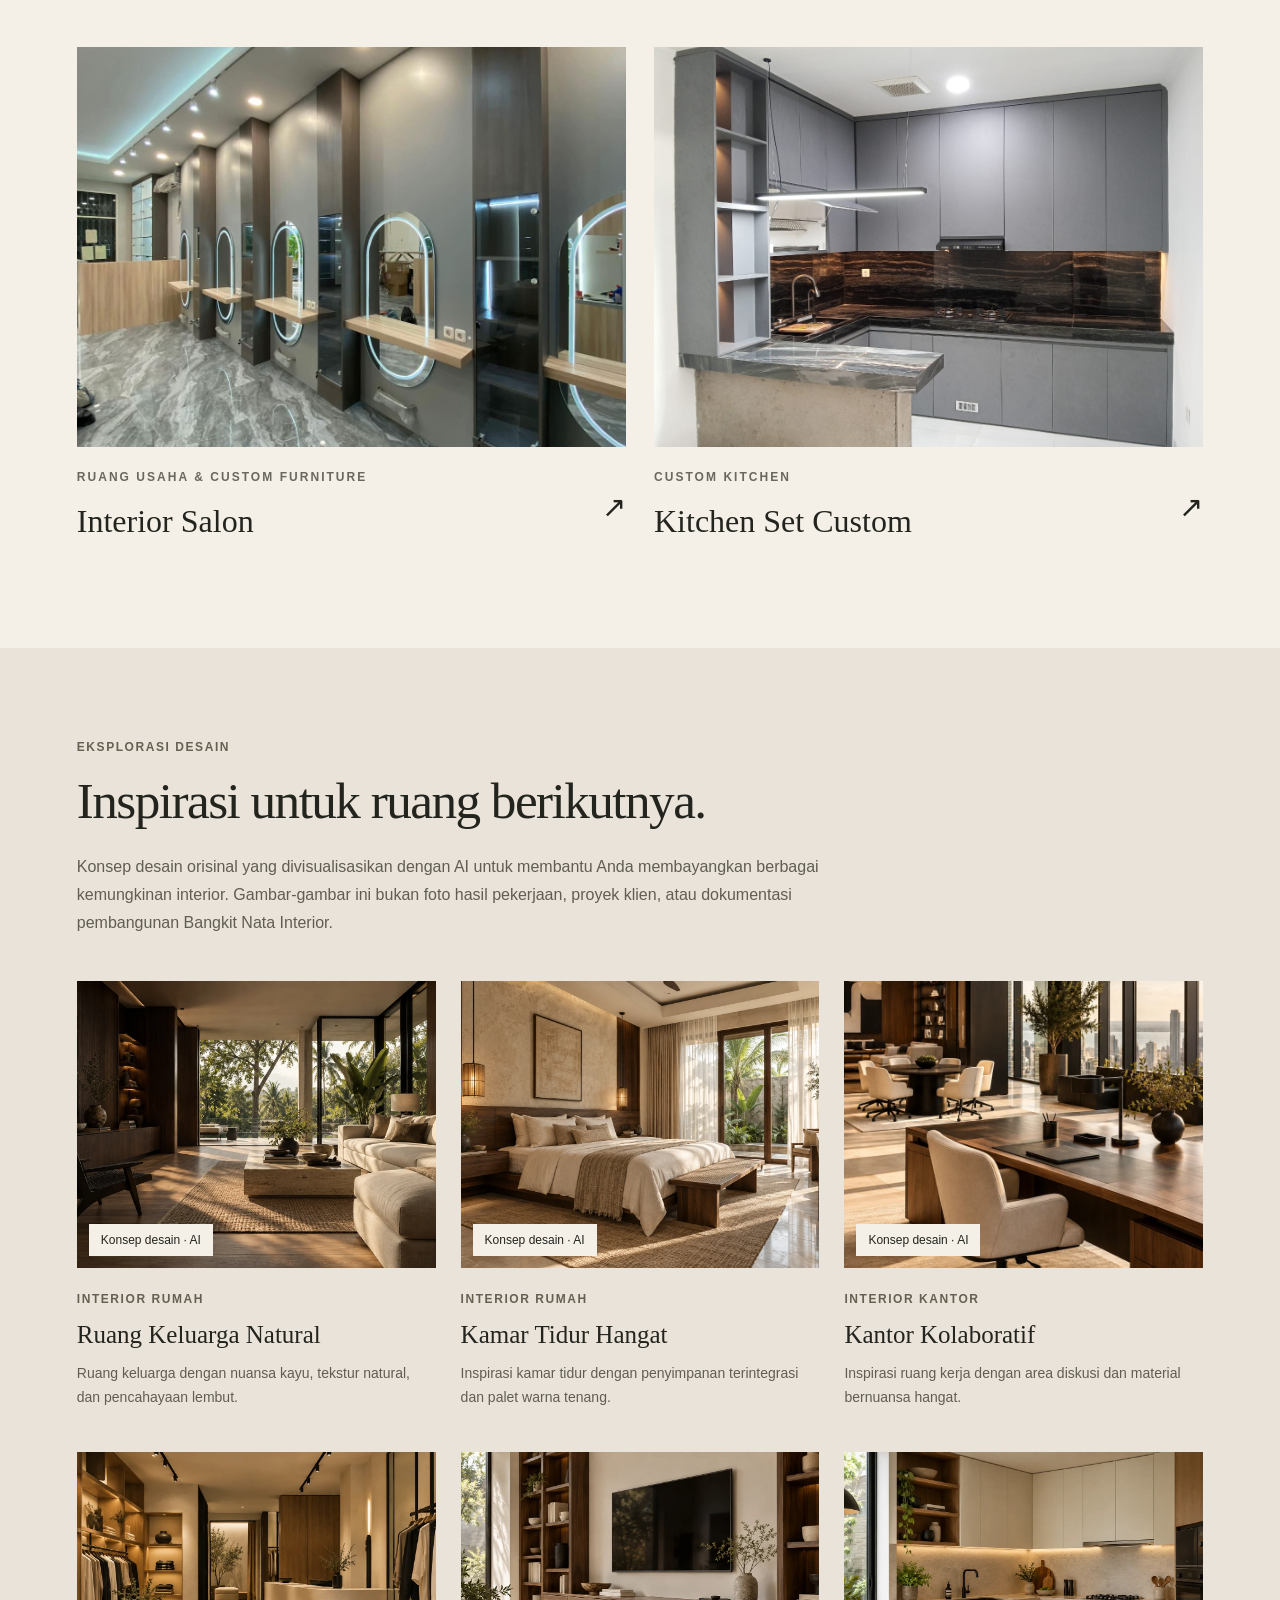
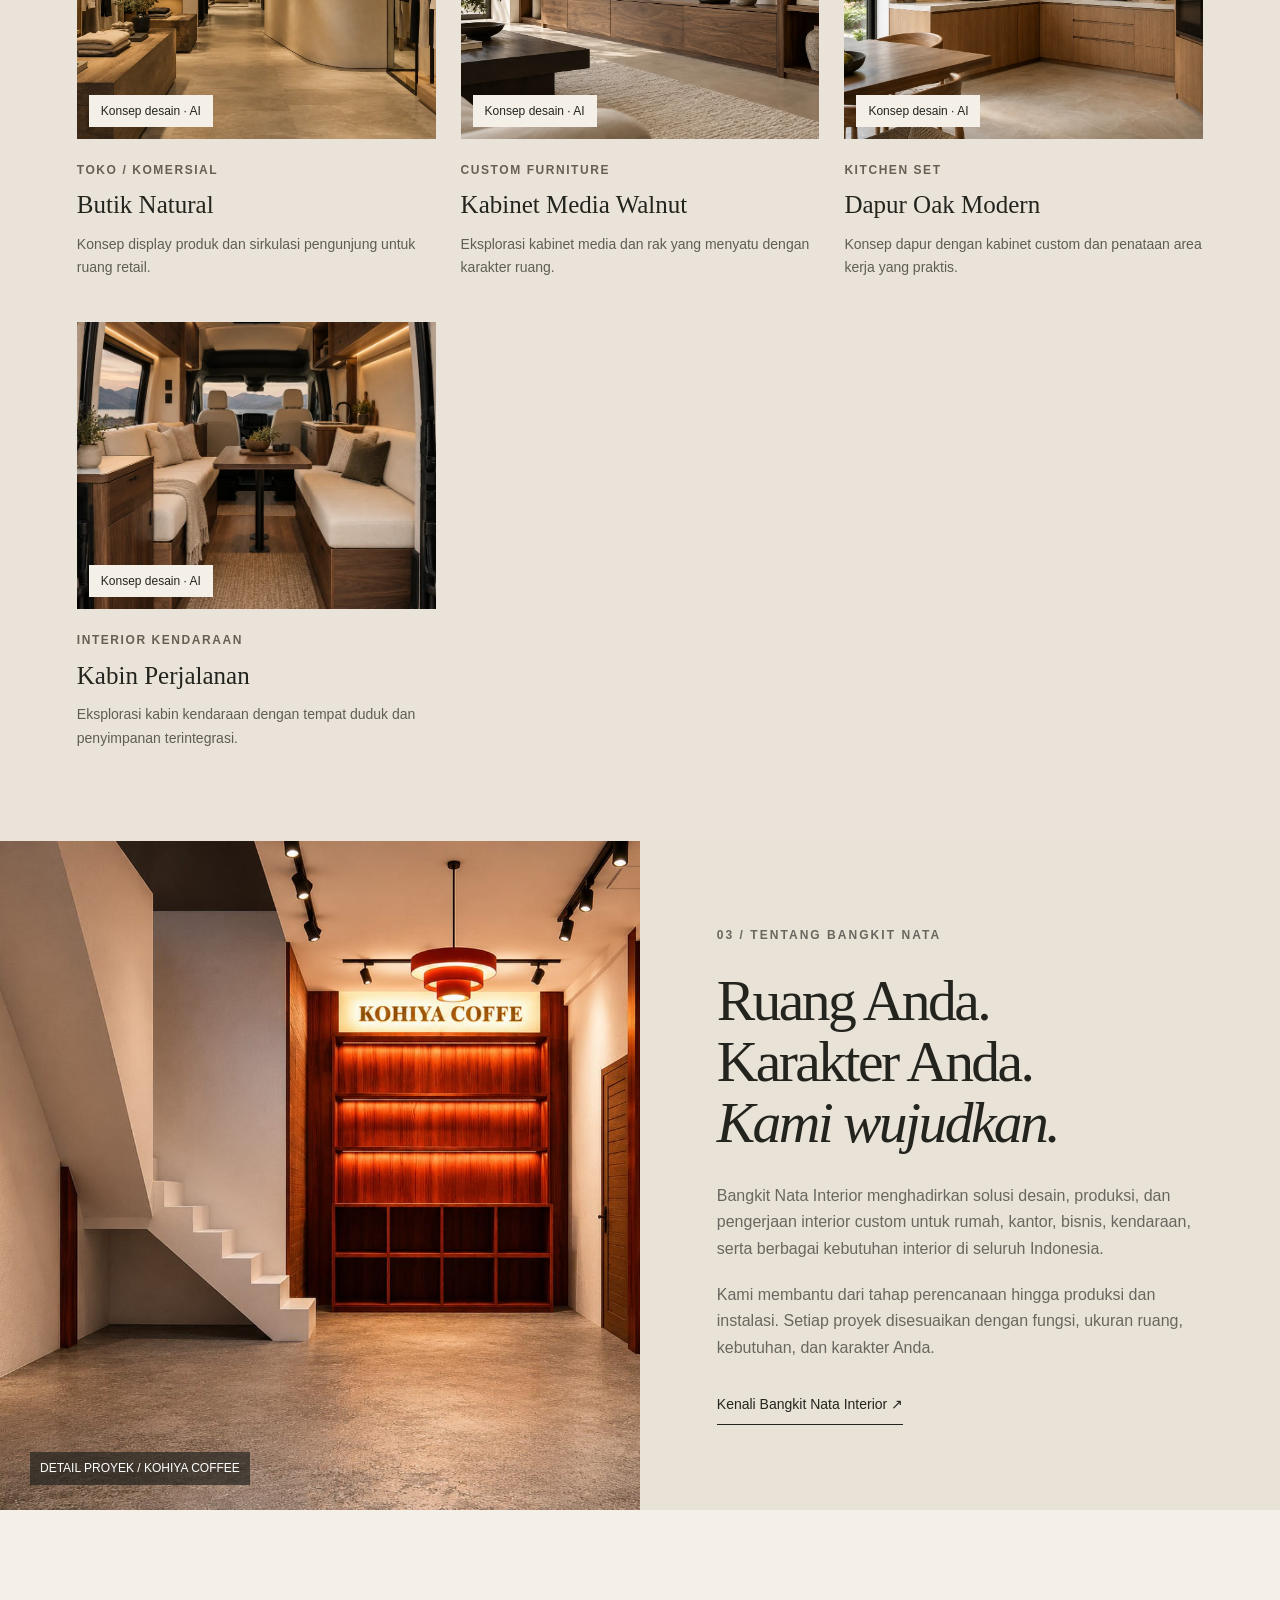
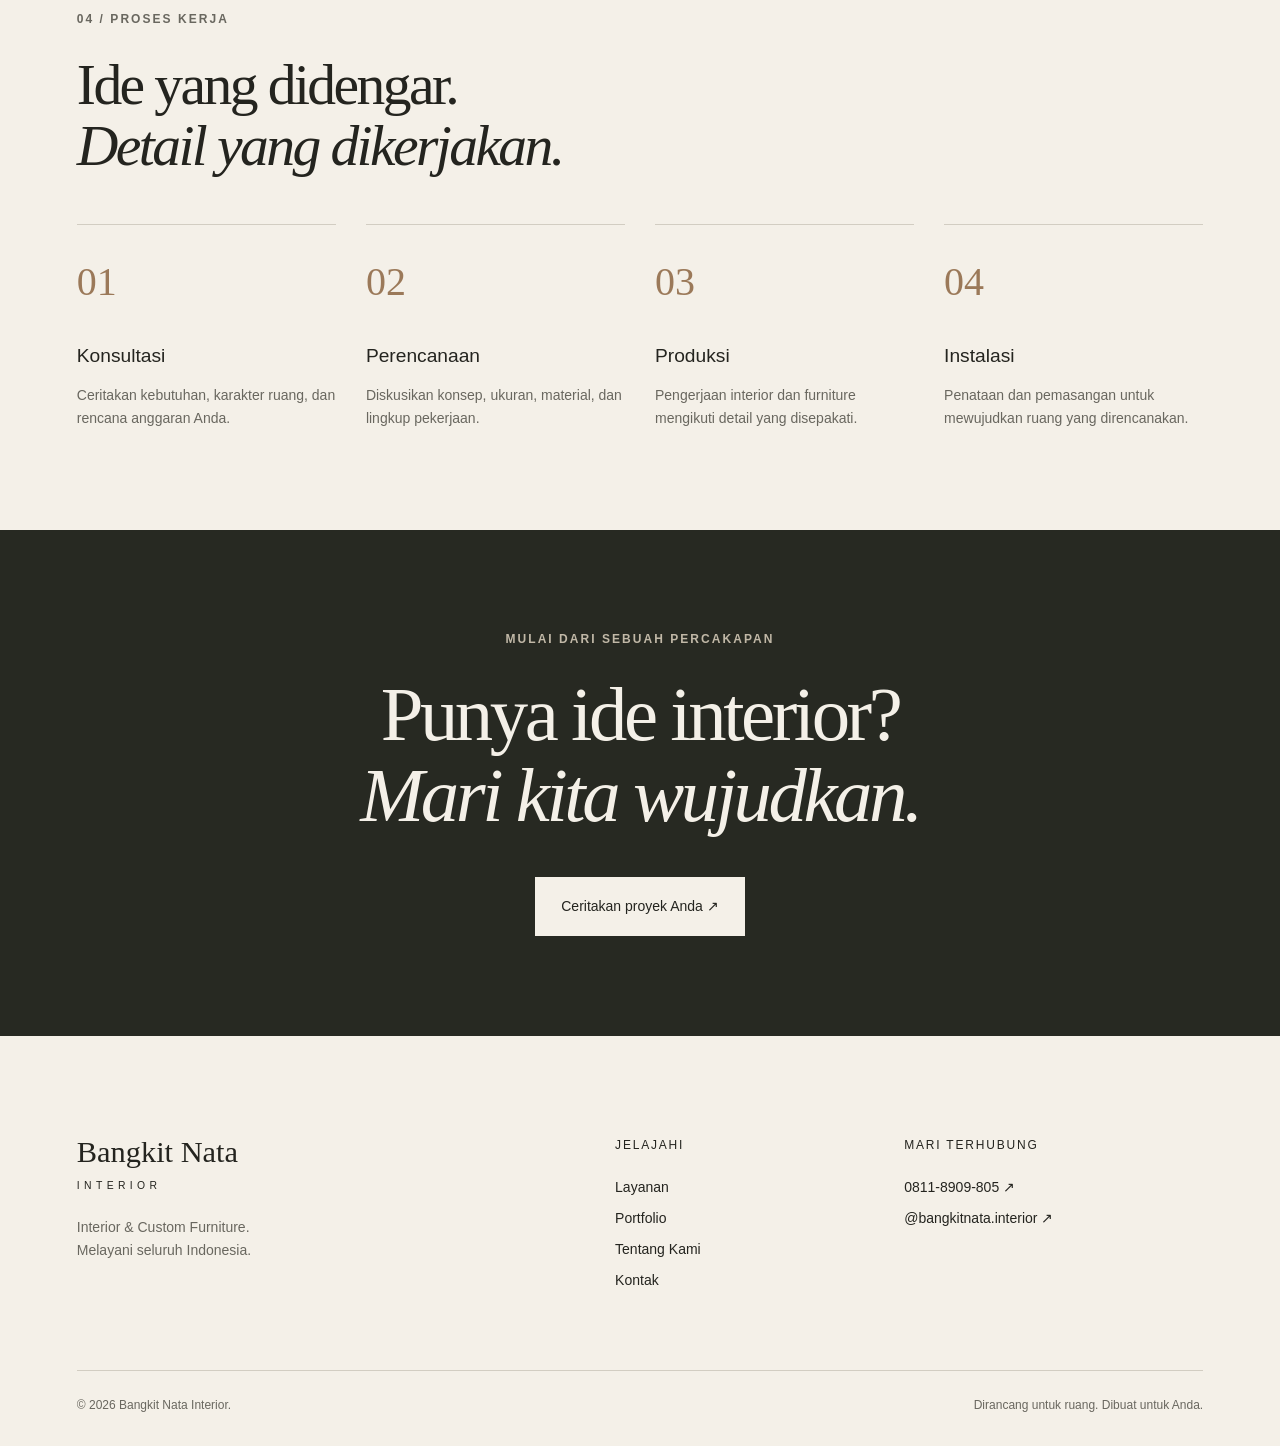
==== commit 4c6522e1: "Redesign homepage and add clearly labelled AI design concepts Preserve V1 SEO metadata, schema, site" ====
--- a/index.html
+++ b/index.html
@@ -41,395 +41,16 @@
   ]
 }
 </script>
-    <link rel="stylesheet" href="assets/css/style.css">
+    <link rel="stylesheet" href="assets/css/home-v2.css">
+<link rel="stylesheet" href="assets/css/concepts.css">
 </head>
 
-<body>
-
-<header class="header">
-    <div class="container navbar">
-
-        <a href="index.html" class="logo">
-            Bangkit Nata
-            <span>INTERIOR</span>
-        </a>
-
-        <nav class="nav-menu">
-            <a href="index.html">Home</a>
-            <a href="layanan.html">Layanan</a>
-            <a href="portfolio.html">Portfolio</a>
-            <a href="tentang.html">Tentang Kami</a>
-            <a href="kontak.html">Kontak</a>
-        </nav>
-
-        <a
-            href="https://wa.me/628118909805?text=Halo%20Bangkit%20Nama%20Interior,%20saya%20ingin%20konsultasi%20mengenai%20kebutuhan%20interior."
-            class="nav-cta"
-            target="_blank"
-            rel="noopener"
-        >
-            Konsultasi Gratis
-        </a>
-
-    </div>
-</header>
-
-
-<main>
-
-    <!-- HERO -->
-    <section class="hero">
-
-        <div class="container hero-content">
-
-            <p class="eyebrow">
-                CUSTOM INTERIOR • FURNITURE • INDONESIA
-            </p>
-
-            <h1>
-                Jasa Interior Custom
-                <span>yang Sesuai dengan Anda.</span>
-            </h1>
-
-            <p class="hero-description">
-                Bangkit Nata Interior menghadirkan solusi desain,
-                produksi, dan pengerjaan interior custom untuk rumah,
-                kantor, bisnis, kendaraan, serta berbagai kebutuhan
-                interior di seluruh Indonesia.
-            </p>
-
-            <div class="hero-buttons">
-
-                <a
-                    href="https://wa.me/628118909805?text=Halo%20Bangkit%20Nama%20Interior,%20saya%20ingin%20konsultasi%20mengenai%20kebutuhan%20interior."
-                    class="btn-primary"
-                    target="_blank"
-                    rel="noopener"
-                >
-                    Konsultasi via WhatsApp
-                </a>
-
-                <a href="portfolio.html" class="btn-secondary">
-                    Lihat Portfolio
-                </a>
-
-            </div>
-
-        </div>
-
-    </section>
-
-
-    <!-- INTRO -->
-    <section class="intro">
-
-        <div class="container intro-grid">
-
-            <div>
-                <p class="section-label">TENTANG KAMI</p>
-
-                <h2>
-                    Dari Ide Menjadi
-                    Interior yang Nyata.
-                </h2>
-            </div>
-
-            <div>
-                <p>
-                    Kami membantu mewujudkan kebutuhan interior
-                    dari tahap perencanaan hingga produksi dan instalasi.
-                    Setiap proyek dikerjakan secara custom menyesuaikan
-                    fungsi, ruang, kebutuhan, dan karakter klien.
-                </p>
-
-                <a href="tentang.html" class="text-link">
-                    Kenali Bangkit Nata Interior →
-                </a>
-            </div>
-
-        </div>
-
-    </section>
-
-
-    <!-- SERVICES -->
-    <section class="services">
-
-        <div class="container">
-
-            <div class="section-heading">
-
-                <div>
-                    <p class="section-label">LAYANAN KAMI</p>
-                    <h2>Interior untuk Berbagai Kebutuhan.</h2>
-                </div>
-
-                <a href="layanan.html" class="text-link">
-                    Semua Layanan →
-                </a>
-
-            </div>
-
-
-            <div class="service-grid">
-
-                <a href="layanan/interior-rumah.html" class="service-card">
-                    <span>01</span>
-                    <h3>Interior Rumah</h3>
-                    <p>
-                        Solusi interior custom untuk menciptakan
-                        hunian yang nyaman, fungsional, dan personal.
-                    </p>
-                </a>
-
-
-                <a href="layanan/interior-kantor.html" class="service-card">
-                    <span>02</span>
-                    <h3>Interior Kantor</h3>
-                    <p>
-                        Ruang kerja profesional yang dirancang
-                        sesuai kebutuhan bisnis dan aktivitas tim.
-                    </p>
-                </a>
-
-
-                <a href="layanan/interior-toko.html" class="service-card">
-                    <span>03</span>
-                    <h3>Interior Retail & Toko</h3>
-                    <p>
-                        Interior komersial untuk toko, showroom,
-                        booth, outlet, dan berbagai ruang usaha.
-                    </p>
-                </a>
-
-
-                <a href="layanan/custom-furniture.html" class="service-card">
-                    <span>04</span>
-                    <h3>Custom Furniture</h3>
-                    <p>
-                        Furniture dibuat berdasarkan ukuran,
-                        fungsi, material, dan desain yang dibutuhkan.
-                    </p>
-                </a>
-
-
-                <a href="layanan/kitchen-set.html" class="service-card">
-                    <span>05</span>
-                    <h3>Kitchen Set</h3>
-                    <p>
-                        Kitchen set custom dengan perencanaan
-                        penyimpanan dan penggunaan ruang yang optimal.
-                    </p>
-                </a>
-
-
-                <a href="layanan/interior-kendaraan.html" class="service-card">
-                    <span>06</span>
-                    <h3>Interior Kendaraan</h3>
-                    <p>
-                        Modifikasi dan pembangunan interior kendaraan
-                        untuk kebutuhan pribadi maupun komersial.
-                    </p>
-                </a>
-
-            </div>
-
-        </div>
-
-    </section>
-
-
-    <!-- WHY US -->
-    <section class="why-us">
-
-        <div class="container">
-
-            <p class="section-label">KENAPA KAMI</p>
-
-            <h2>
-                Satu Partner untuk
-                Berbagai Kebutuhan Interior.
-            </h2>
-
-            <div class="feature-grid">
-
-                <div class="feature">
-                    <strong>01</strong>
-                    <h3>Custom</h3>
-                    <p>
-                        Setiap pekerjaan dapat disesuaikan dengan
-                        kebutuhan, ukuran, dan konsep proyek.
-                    </p>
-                </div>
-
-                <div class="feature">
-                    <strong>02</strong>
-                    <h3>End-to-End</h3>
-                    <p>
-                        Mulai dari konsultasi, perencanaan,
-                        produksi hingga instalasi.
-                    </p>
-                </div>
-
-                <div class="feature">
-                    <strong>03</strong>
-                    <h3>Beragam Proyek</h3>
-                    <p>
-                        Hunian, commercial space, furniture
-                        hingga interior kendaraan.
-                    </p>
-                </div>
-
-                <div class="feature">
-                    <strong>04</strong>
-                    <h3>Seluruh Indonesia</h3>
-                    <p>
-                        Melayani kebutuhan dan proyek interior
-                        dari berbagai wilayah Indonesia.
-                    </p>
-                </div>
-
-            </div>
-
-        </div>
-
-    </section>
-
-
-    <!-- PORTFOLIO -->
-    <section class="portfolio-preview">
-
-        <div class="container">
-
-            <div class="section-heading">
-
-                <div>
-                    <p class="section-label">PORTFOLIO</p>
-                    <h2>Portofolio Pekerjaan Interior Kami.</h2>
-                </div>
-
-                <a href="portfolio.html" class="text-link">
-                    Lihat Semua Portfolio →
-                </a>
-
-            </div>
-
-
-            <div class="portfolio-grid">
-
-                <div class="portfolio-placeholder">
-                    <span>PROJECT 01</span>
-                </div>
-
-                <div class="portfolio-placeholder">
-                    <span>PROJECT 02</span>
-                </div>
-
-                <div class="portfolio-placeholder">
-                    <span>PROJECT 03</span>
-                </div>
-
-            </div>
-
-        </div>
-
-    </section>
-
-
-    <!-- CTA -->
-    <section class="cta-section">
-
-        <div class="container">
-
-            <p class="section-label">MULAI PROYEK ANDA</p>
-
-            <h2>
-                Punya Ide Interior?
-                <span>Mari Kita Wujudkan.</span>
-            </h2>
-
-            <p>
-                Ceritakan kebutuhan proyek Anda dan konsultasikan
-                bersama Bangkit Nata Interior.
-            </p>
-
-            <a
-                href="https://wa.me/628118909805?text=Halo%20Bangkit%20Nama%20Interior,%20saya%20ingin%20konsultasi%20mengenai%20kebutuhan%20interior."
-                class="btn-light"
-                target="_blank"
-                rel="noopener"
-            >
-                Konsultasi Gratis via WhatsApp
-            </a>
-
-        </div>
-
-    </section>
-
-</main>
-
-
-<footer>
-
-    <div class="container footer-grid">
-
-        <div>
-            <a href="index.html" class="footer-logo">
-                Bangkit Nata
-                <span>INTERIOR</span>
-            </a>
-
-            <p>
-                Custom Interior & Furniture Solutions
-                Across Indonesia.
-            </p>
-        </div>
-
-
-        <div>
-            <h4>Navigasi</h4>
-            <a href="index.html">Home</a>
-            <a href="layanan.html">Layanan</a>
-            <a href="portfolio.html">Portfolio</a>
-            <a href="tentang.html">Tentang Kami</a>
-        </div>
-
-
-        <div>
-            <h4>Hubungi Kami</h4>
-
-            <a
-                href="https://wa.me/628118909805"
-                target="_blank"
-                rel="noopener"
-            >
-                WhatsApp
-            </a>
-
-            <a
-                href="https://instagram.com/bangkitnata.interior"
-                target="_blank"
-                rel="noopener"
-            >
-                Instagram
-            </a>
-
-            <a href="kontak.html">Kontak</a>
-        </div>
-
-    </div>
-
-
-    <div class="container footer-bottom">
-        <p>
-            © 2026 Bangkit Nata Interior. All Rights Reserved.
-        </p>
-    </div>
-
-</footer>
-
-
-<script src="assets/js/main.js"></script>
-
-</body>
-</html>+<body><a class="skip" href="#main">Lewati ke konten</a>
+<header><a class="brand" href="index.html">Bangkit Nata<span>INTERIOR</span></a><button class="menu" aria-expanded="false" aria-controls="navigation">Menu <span>＋</span></button><nav id="navigation" aria-label="Navigasi utama"><a href="layanan.html">Layanan</a><a href="portfolio.html">Portfolio</a><a href="tentang.html">Tentang Kami</a><a href="kontak.html">Kontak</a><a class="nav-contact" href="https://wa.me/628118909805?text=Halo%20Bangkit%20Nata%20Interior%2C%20saya%20ingin%20konsultasi%20interior." target="_blank" rel="noopener">Mari Bicara ↗</a></nav></header>
+<main id="main"><section class="hero"><img class="hero-image" src="assets/images/concept/hero.webp" alt="Ilustrasi konsep AI ruang keluarga bernuansa kayu dan cream" fetchpriority="high" width="1536" height="1024"><div class="hero-shade"></div><div class="hero-copy"><p class="eyebrow">BANGKIT NATA INTERIOR · INDONESIA</p><h1>Jasa Interior Custom<br><em>yang Sesuai</em><br>dengan Anda.</h1><p>Desain, produksi, dan pengerjaan interior untuk ruang yang Anda bayangkan.</p><div class="buttons"><a class="button light" href="https://wa.me/628118909805?text=Halo%20Bangkit%20Nata%20Interior%2C%20saya%20ingin%20konsultasi%20interior." target="_blank" rel="noopener">Konsultasi via WhatsApp ↗</a><a class="button outline" href="#portfolio">Lihat Portfolio ↓</a></div></div><div class="hero-bottom"><span>RUANG PERSONAL. DETAIL BERMAKNA.</span><span>Visual konsep AI · bukan dokumentasi proyek</span></div></section>
+<section class="services wrap"><div class="heading"><div><p class="eyebrow">01 / LAYANAN KAMI</p><h2>Beragam ruang.<br><em>Satu pendekatan personal.</em></h2></div><a class="text-link" href="layanan.html">Semua layanan ↗</a></div><div class="service-grid"><a class="service" href="layanan/interior-rumah.html"><div class="service-photo"><img src="assets/images/concept/hero.webp" alt="Interior Rumah: ilustrasi suasana dan material, dibuat dengan AI" loading="lazy" width="640" height="720"><span>01</span></div><h3>Interior Rumah <span>↗</span></h3><p>Hunian yang nyaman, fungsional, dan personal.</p></a><a class="service" href="layanan/interior-kantor.html"><div class="service-photo"><img src="assets/images/concept/office.webp" alt="Interior Kantor: ilustrasi suasana dan material, dibuat dengan AI" loading="lazy" width="640" height="720"><span>02</span></div><h3>Interior Kantor <span>↗</span></h3><p>Ruang kerja sesuai aktivitas dan kebutuhan tim.</p></a><a class="service" href="layanan/interior-toko.html"><div class="service-photo"><img src="assets/images/portfolio/kohiya-02.jpeg" alt="Toko / Komersial: detail dokumentasi interior" loading="lazy" width="640" height="720"><span>03</span></div><h3>Toko / Komersial <span>↗</span></h3><p>Karakter ruang untuk bisnis Anda.</p></a><a class="service" href="layanan/custom-furniture.html"><div class="service-photo"><img src="assets/images/portfolio/salon-interior-02.jpeg" alt="Custom Furniture: detail dokumentasi interior" loading="lazy" width="640" height="720"><span>04</span></div><h3>Custom Furniture <span>↗</span></h3><p>Ukuran, fungsi, dan material sesuai kebutuhan.</p></a><a class="service" href="layanan/kitchen-set.html"><div class="service-photo"><img src="assets/images/portfolio/kitchen-set-03.jpeg" alt="Kitchen Set: detail dokumentasi interior" loading="lazy" width="640" height="720"><span>05</span></div><h3>Kitchen Set <span>↗</span></h3><p>Penyimpanan yang tertata. Ruang yang optimal.</p></a><a class="service" href="layanan/interior-kendaraan.html"><div class="service-photo"><img src="assets/images/concept/vehicle.webp" alt="Interior Kendaraan: ilustrasi suasana dan material, dibuat dengan AI" loading="lazy" width="640" height="720"><span>06</span></div><h3>Interior Kendaraan <span>↗</span></h3><p>Interior untuk kebutuhan pribadi dan komersial.</p></a></div><p class="image-note">Visual konsep AI pada kategori Rumah, Kantor, dan Kendaraan merupakan ilustrasi inspirasi, bukan dokumentasi proyek Bangkit Nata.</p></section>
+<section class="trust"><span>Custom sesuai kebutuhan</span><span>Konsultasi hingga instalasi</span><span>Melayani seluruh Indonesia</span></section>
+<section class="portfolio wrap" id="portfolio"><div class="heading"><div><p class="eyebrow">02 / PORTFOLIO PILIHAN</p><h2>Dari rencana,<br><em>menjadi ruang nyata.</em></h2></div><div><p>Dokumentasi asli pekerjaan interior kami.</p><a class="text-link" href="portfolio.html">Jelajahi portfolio ↗</a></div></div><div class="projects"><a class="project" href="portfolio.html"><img src="assets/images/portfolio/kohiya-01.jpeg" alt="Dokumentasi asli Kohiya Coffee" loading="lazy" width="1200" height="900"><div><div><p class="eyebrow">INTERIOR KOMERSIAL</p><h3>Kohiya Coffee</h3></div><span aria-hidden="true">↗</span></div></a><a class="project" href="portfolio.html"><img src="assets/images/portfolio/salon-interior-03.jpeg" alt="Dokumentasi asli Interior Salon" loading="lazy" width="1200" height="900"><div><div><p class="eyebrow">RUANG USAHA & CUSTOM FURNITURE</p><h3>Interior Salon</h3></div><span aria-hidden="true">↗</span></div></a><a class="project" href="portfolio.html"><img src="assets/images/portfolio/kitchen-set-03.jpeg" alt="Dokumentasi asli Kitchen Set Custom" loading="lazy" width="1200" height="900"><div><div><p class="eyebrow">CUSTOM KITCHEN</p><h3>Kitchen Set Custom</h3></div><span aria-hidden="true">↗</span></div></a></div></section><section class="concept-gallery" id="konsep"><div class="concept-heading"><p class="concept-eyebrow">EKSPLORASI DESAIN</p><h2>Inspirasi untuk ruang berikutnya.</h2><p>Konsep desain orisinal yang divisualisasikan dengan AI untuk membantu Anda membayangkan berbagai kemungkinan interior. Gambar-gambar ini bukan foto hasil pekerjaan, proyek klien, atau dokumentasi pembangunan Bangkit Nata Interior.</p></div><div class="concept-grid"><article class="concept-card"><div class="concept-image"><img src="assets/images/concept/hero.webp" alt="Visualisasi AI — konsep Ruang Keluarga Natural, bukan proyek yang sudah dikerjakan" loading="lazy" width="1200" height="800"><span>Konsep desain · AI</span></div><p class="concept-eyebrow">Interior Rumah</p><h3>Ruang Keluarga Natural</h3><p>Ruang keluarga dengan nuansa kayu, tekstur natural, dan pencahayaan lembut.</p></article><article class="concept-card"><div class="concept-image"><img src="assets/images/concept/bedroom.webp" alt="Visualisasi AI — konsep Kamar Tidur Hangat, bukan proyek yang sudah dikerjakan" loading="lazy" width="1200" height="800"><span>Konsep desain · AI</span></div><p class="concept-eyebrow">Interior Rumah</p><h3>Kamar Tidur Hangat</h3><p>Inspirasi kamar tidur dengan penyimpanan terintegrasi dan palet warna tenang.</p></article><article class="concept-card"><div class="concept-image"><img src="assets/images/concept/office.webp" alt="Visualisasi AI — konsep Kantor Kolaboratif, bukan proyek yang sudah dikerjakan" loading="lazy" width="1200" height="800"><span>Konsep desain · AI</span></div><p class="concept-eyebrow">Interior Kantor</p><h3>Kantor Kolaboratif</h3><p>Inspirasi ruang kerja dengan area diskusi dan material bernuansa hangat.</p></article><article class="concept-card"><div class="concept-image"><img src="assets/images/concept/retail.webp" alt="Visualisasi AI — konsep Butik Natural, bukan proyek yang sudah dikerjakan" loading="lazy" width="1200" height="800"><span>Konsep desain · AI</span></div><p class="concept-eyebrow">Toko / Komersial</p><h3>Butik Natural</h3><p>Konsep display produk dan sirkulasi pengunjung untuk ruang retail.</p></article><article class="concept-card"><div class="concept-image"><img src="assets/images/concept/furniture.webp" alt="Visualisasi AI — konsep Kabinet Media Walnut, bukan proyek yang sudah dikerjakan" loading="lazy" width="1200" height="800"><span>Konsep desain · AI</span></div><p class="concept-eyebrow">Custom Furniture</p><h3>Kabinet Media Walnut</h3><p>Eksplorasi kabinet media dan rak yang menyatu dengan karakter ruang.</p></article><article class="concept-card"><div class="concept-image"><img src="assets/images/concept/kitchen.webp" alt="Visualisasi AI — konsep Dapur Oak Modern, bukan proyek yang sudah dikerjakan" loading="lazy" width="1200" height="800"><span>Konsep desain · AI</span></div><p class="concept-eyebrow">Kitchen Set</p><h3>Dapur Oak Modern</h3><p>Konsep dapur dengan kabinet custom dan penataan area kerja yang praktis.</p></article><article class="concept-card"><div class="concept-image"><img src="assets/images/concept/vehicle.webp" alt="Visualisasi AI — konsep Kabin Perjalanan, bukan proyek yang sudah dikerjakan" loading="lazy" width="1200" height="800"><span>Konsep desain · AI</span></div><p class="concept-eyebrow">Interior Kendaraan</p><h3>Kabin Perjalanan</h3><p>Eksplorasi kabin kendaraan dengan tempat duduk dan penyimpanan terintegrasi.</p></article></div></section><section class="about"><div class="about-photo"><img src="assets/images/portfolio/kohiya-02.jpeg" alt="Detail furniture kayu pada proyek Kohiya Coffee" loading="lazy" width="1000" height="1200"><span>DETAIL PROYEK / KOHIYA COFFEE</span></div><div class="about-copy"><p class="eyebrow">03 / TENTANG BANGKIT NATA</p><h2>Ruang Anda.<br>Karakter Anda.<br><em>Kami wujudkan.</em></h2><p>Bangkit Nata Interior menghadirkan solusi desain, produksi, dan pengerjaan interior custom untuk rumah, kantor, bisnis, kendaraan, serta berbagai kebutuhan interior di seluruh Indonesia.</p><p>Kami membantu dari tahap perencanaan hingga produksi dan instalasi. Setiap proyek disesuaikan dengan fungsi, ukuran ruang, kebutuhan, dan karakter Anda.</p><a class="text-link" href="tentang.html">Kenali Bangkit Nata Interior ↗</a></div></section>
+<section class="process wrap"><div class="heading"><div><p class="eyebrow">04 / PROSES KERJA</p><h2>Ide yang didengar.<br><em>Detail yang dikerjakan.</em></h2></div></div><div class="steps"><div><span>01</span><h3>Konsultasi</h3><p>Ceritakan kebutuhan, karakter ruang, dan rencana anggaran Anda.</p></div><div><span>02</span><h3>Perencanaan</h3><p>Diskusikan konsep, ukuran, material, dan lingkup pekerjaan.</p></div><div><span>03</span><h3>Produksi</h3><p>Pengerjaan interior dan furniture mengikuti detail yang disepakati.</p></div><div><span>04</span><h3>Instalasi</h3><p>Penataan dan pemasangan untuk mewujudkan ruang yang direncanakan.</p></div></div></section><section class="cta"><p class="eyebrow">MULAI DARI SEBUAH PERCAKAPAN</p><h2>Punya ide interior?<br><em>Mari kita wujudkan.</em></h2><a class="button light" href="https://wa.me/628118909805?text=Halo%20Bangkit%20Nata%20Interior%2C%20saya%20ingin%20konsultasi%20interior." target="_blank" rel="noopener">Ceritakan proyek Anda ↗</a></section></main>
+<footer class="wrap"><div class="footer-grid"><div><a class="brand" href="index.html">Bangkit Nata<span>INTERIOR</span></a><p>Interior & Custom Furniture.<br>Melayani seluruh Indonesia.</p></div><div><h3>Jelajahi</h3><a href="layanan.html">Layanan</a><a href="portfolio.html">Portfolio</a><a href="tentang.html">Tentang Kami</a><a href="kontak.html">Kontak</a></div><div><h3>Mari Terhubung</h3><a href="https://wa.me/628118909805?text=Halo%20Bangkit%20Nata%20Interior%2C%20saya%20ingin%20konsultasi%20interior." target="_blank" rel="noopener">0811-8909-805 ↗</a><a href="https://www.instagram.com/bangkitnata.interior/" target="_blank" rel="noopener">@bangkitnata.interior ↗</a></div></div><div class="footer-bottom"><span>© 2026 Bangkit Nata Interior.</span><span>Dirancang untuk ruang. Dibuat untuk Anda.</span></div></footer>
+<script src="assets/js/home-v2.js"></script></body></html>
--- a/assets/css/home-v2.css
+++ b/assets/css/home-v2.css
@@ -0,0 +1,3 @@
+:root{--paper:#f4f0e8;--ink:#24241f;--muted:#69675f;--line:#d2cdc2;--wood:#9b7959}*{box-sizing:border-box}html{scroll-behavior:smooth;scroll-padding-top:2rem}body{margin:0;background:var(--paper);color:var(--ink);font-family:Arial,Helvetica,sans-serif;font-size:16px;line-height:1.65}a{color:inherit;text-decoration:none}button{font:inherit}img{display:block;width:100%;object-fit:cover}h1,h2,h3,p{margin:0}h1,h2{font-family:Georgia,'Times New Roman',serif;font-weight:400;line-height:1.06;letter-spacing:-.045em}h2{font-size:clamp(2.5rem,4.5vw,4.5rem)}em{font-weight:400;color:inherit}h3{font-weight:400}p{color:var(--muted)}.wrap{padding:100px 6vw}.eyebrow{font-size:.75rem;letter-spacing:.17em;font-weight:600;margin-bottom:24px}.brand{font-family:Georgia,serif;font-size:1.9rem;line-height:1.1;white-space:nowrap}.brand span{display:block;font-family:Arial,sans-serif;font-size:.65rem;letter-spacing:.42em;margin-top:10px}header{position:absolute;top:0;z-index:5;color:white;display:flex;align-items:center;justify-content:space-between;width:100%;padding:30px 6vw;border-bottom:1px solid #ffffff35}nav{display:flex;align-items:center;gap:32px;font-size:.875rem}.nav-contact{border-bottom:1px solid white;padding:9px 0}.menu{display:none}.hero{position:relative;min-height:780px;height:100svh;max-height:1100px;color:white;display:flex;align-items:center}.hero-image,.hero-shade{position:absolute;inset:0;height:100%}.hero-image{object-position:center}.hero-shade{background:linear-gradient(90deg,#10130fe0 0%,#15161080 50%,#15161010),linear-gradient(0deg,#14161080,transparent 35%)}.hero-copy{position:relative;padding:150px 6vw 110px;width:100%}.hero h1{font-size:clamp(3.5rem,6.1vw,6.4rem);max-width:950px}.hero p{color:#eee9e1}.hero-copy>p:not(.eyebrow){max-width:470px;margin:28px 0 32px}.buttons{display:flex;gap:14px;flex-wrap:wrap}.button{display:inline-flex;align-items:center;justify-content:center;padding:17px 25px;font-size:.875rem;min-height:54px;border:1px solid transparent;transition:background .2s}.light{background:var(--paper);color:var(--ink)}.light:hover{background:#dbceba}.outline{border-color:#ffffff80;color:white}.outline:hover{background:#ffffff20}.hero-bottom{position:absolute;bottom:26px;left:6vw;right:6vw;display:flex;justify-content:space-between;gap:20px;font-size:.75rem;letter-spacing:.07em}.heading{display:flex;justify-content:space-between;align-items:flex-end;gap:40px;margin-bottom:48px}.heading>div>p:not(.eyebrow){margin-bottom:15px}.text-link{display:inline-block;border-bottom:1px solid var(--ink);padding-bottom:8px;font-size:.875rem;white-space:nowrap}.service-grid{display:grid;grid-template-columns:repeat(3,1fr);gap:40px 24px}.service-photo{position:relative;overflow:hidden}.service-photo img{aspect-ratio:1.25;height:auto;transition:transform .5s}.service:hover img{transform:scale(1.04)}.service-photo>span{position:absolute;top:15px;left:18px;color:white;background:#24241fbb;padding:2px 8px;font-size:.75rem}.service h3{font-size:1.3rem;display:flex;justify-content:space-between;margin:17px 0 7px}.service p{font-size:.875rem}.image-note{font-size:.75rem;margin-top:28px}.trust{display:flex;justify-content:space-around;gap:25px;background:#e5dfd3;padding:30px 6vw;font-size:.875rem}.trust span:before{content:'✦';color:var(--wood);margin-right:16px}.projects{display:grid;grid-template-columns:1fr 1fr;gap:40px 28px}.project:first-child{grid-column:1/-1}.project img{height:400px}.project:first-child img{height:570px;object-position:center 55%}.project>div{display:flex;justify-content:space-between;align-items:center;padding-top:21px}.project .eyebrow{font-size:.75rem;margin-bottom:7px}.project h3{font-family:Georgia,serif;font-size:2rem}.project>div>span{font-size:1.8rem}.about{display:grid;grid-template-columns:1fr 1fr;background:#e8e2d7}.about-photo{position:relative;min-height:650px}.about-photo img{height:100%;position:absolute}.about-photo span{position:absolute;bottom:25px;left:30px;color:white;font-size:.75rem;background:#24241fb0;padding:7px 10px}.about-copy{padding:85px 12%}.about-copy h2{margin-bottom:30px}.about-copy>p:not(.eyebrow){margin-bottom:20px}.about-copy .text-link{margin-top:12px}.steps{display:grid;grid-template-columns:repeat(4,1fr);gap:30px}.steps>div{border-top:1px solid var(--line);padding-top:24px}.steps span{font-family:Georgia,serif;font-size:2.5rem;color:var(--wood)}.steps h3{font-size:1.2rem;margin:25px 0 12px}.steps p{font-size:.875rem}.cta{padding:100px 6vw;background:#272922;color:var(--paper);text-align:center}.cta p{color:#c1b8a7}.cta h2{font-size:clamp(3rem,6vw,6rem);margin-bottom:40px}.footer-grid{display:grid;grid-template-columns:2fr 1fr 1.2fr;gap:40px}.footer-grid p{font-size:.875rem;margin-top:24px}.footer-grid h3{font-size:.75rem;text-transform:uppercase;letter-spacing:.15em;margin-bottom:20px}.footer-grid>div>a:not(.brand){display:block;font-size:.875rem;margin:8px 0}.footer-bottom{display:flex;justify-content:space-between;gap:25px;border-top:1px solid var(--line);padding-top:25px;margin-top:70px;font-size:.75rem;color:var(--muted)}footer.wrap{padding-bottom:30px}.skip{position:fixed;top:-100px;left:15px;z-index:20;background:white;padding:12px}.skip:focus{top:12px}:focus-visible{outline:3px solid #bb8c56;outline-offset:6px}a:hover.text-link{color:#785b40}
+@media(min-width:1600px){.wrap{padding-left:max(6vw,calc((100vw - 1500px)/2));padding-right:max(6vw,calc((100vw - 1500px)/2))}}@media(max-width:900px){nav{gap:18px}.hero{min-height:740px}.hero h1{font-size:4.5rem}.about-copy{padding:60px 9%}.steps{grid-template-columns:1fr 1fr}.footer-grid{grid-template-columns:1.4fr 1fr 1.2fr;gap:25px}.project:first-child img{height:420px}}
+@media(max-width:680px){.wrap{padding:64px 6vw}header{padding:24px 6vw}.brand{font-size:1.6rem}.menu{display:flex;gap:18px;align-items:center;background:none;border:0;color:white;min-height:44px}.menu span{font-size:1.5rem}nav{display:none;position:absolute;top:100%;left:0;right:0;background:#272922;padding:24px 6vw;align-items:stretch}nav.open{display:flex;flex-direction:column;gap:0}nav a{padding:12px 0}.hero{min-height:760px;height:100svh;max-height:none}.hero-copy{padding:150px 6vw 110px}.hero h1{font-size:clamp(2.85rem,9.2vw,4.2rem)}.hero-image{object-position:62% center}.hero-copy>p:not(.eyebrow){font-size:.9375rem;max-width:310px}.eyebrow{font-size:.75rem;letter-spacing:.1em}.hero-bottom{flex-direction:column;gap:8px;font-size:.75rem;bottom:22px}.buttons{gap:10px}.button{padding:15px 18px}.heading{flex-direction:column;align-items:flex-start;gap:25px;margin-bottom:32px}h2{font-size:2.7rem}.service-grid{grid-template-columns:1fr 1fr;gap:30px 16px}.service-photo img{aspect-ratio:.8}.service h3{font-size:1.05rem;line-height:1.4;gap:7px}.service p{font-size:.875rem}.trust{flex-direction:column;padding:28px 6vw;gap:16px}.projects{grid-template-columns:1fr;gap:32px}.project:first-child{grid-column:auto}.project img,.project:first-child img{height:330px}.project h3{font-size:1.7rem}.about{grid-template-columns:1fr}.about-photo{min-height:430px}.about-copy{padding:55px 6vw}.steps{gap:30px 22px}.steps h3{margin-top:15px}.cta{padding:70px 6vw}.cta h2{font-size:3rem}.footer-grid{grid-template-columns:1fr 1fr;gap:36px 20px}.footer-grid>div:first-child{grid-column:1/-1}.footer-grid>div:last-child{overflow-wrap:anywhere}.footer-bottom{flex-direction:column;gap:10px;margin-top:40px}footer.wrap{padding-bottom:25px}}@media(prefers-reduced-motion:reduce){html{scroll-behavior:auto}*{transition:none!important}}
--- a/assets/css/concepts.css
+++ b/assets/css/concepts.css
@@ -0,0 +1,2 @@
+
+.concept-gallery{background:#e9e3d9;padding:90px 6vw;color:#24241f;font-family:Arial,Helvetica,sans-serif}.concept-heading{max-width:780px;margin-bottom:44px}.concept-eyebrow{font-size:12px!important;letter-spacing:.13em;text-transform:uppercase;color:#676052;margin:0 0 15px!important;font-weight:600}.concept-heading h2{font-family:Georgia,serif;font-weight:400;font-size:clamp(2.3rem,4vw,3.8rem);line-height:1.1;letter-spacing:-.03em;margin:0 0 24px}.concept-heading>p:last-child{font-size:16px;line-height:1.75;color:#615d54}.concept-grid{display:grid;grid-template-columns:repeat(3,minmax(0,1fr));gap:42px 25px}.concept-image{position:relative;margin-bottom:22px;overflow:hidden}.concept-image img{display:block;width:100%;height:auto;aspect-ratio:1.25;object-fit:cover}.concept-image span{position:absolute;bottom:12px;left:12px;background:#f4f0e8;color:#24241f;padding:7px 12px;font-size:12px;line-height:1.5}.concept-card h3{font-family:Georgia,serif;font-size:25px;line-height:1.25;font-weight:400;margin:0 0 12px}.concept-card>p:last-child{font-size:14px;line-height:1.7;color:#615d54;margin:0}.concept-card .concept-eyebrow{margin-bottom:9px!important}@media(max-width:900px){.concept-grid{grid-template-columns:repeat(2,minmax(0,1fr))}}@media(max-width:540px){.concept-gallery{padding:60px 6vw}.concept-grid{grid-template-columns:1fr;gap:34px}.concept-heading{margin-bottom:30px}}
